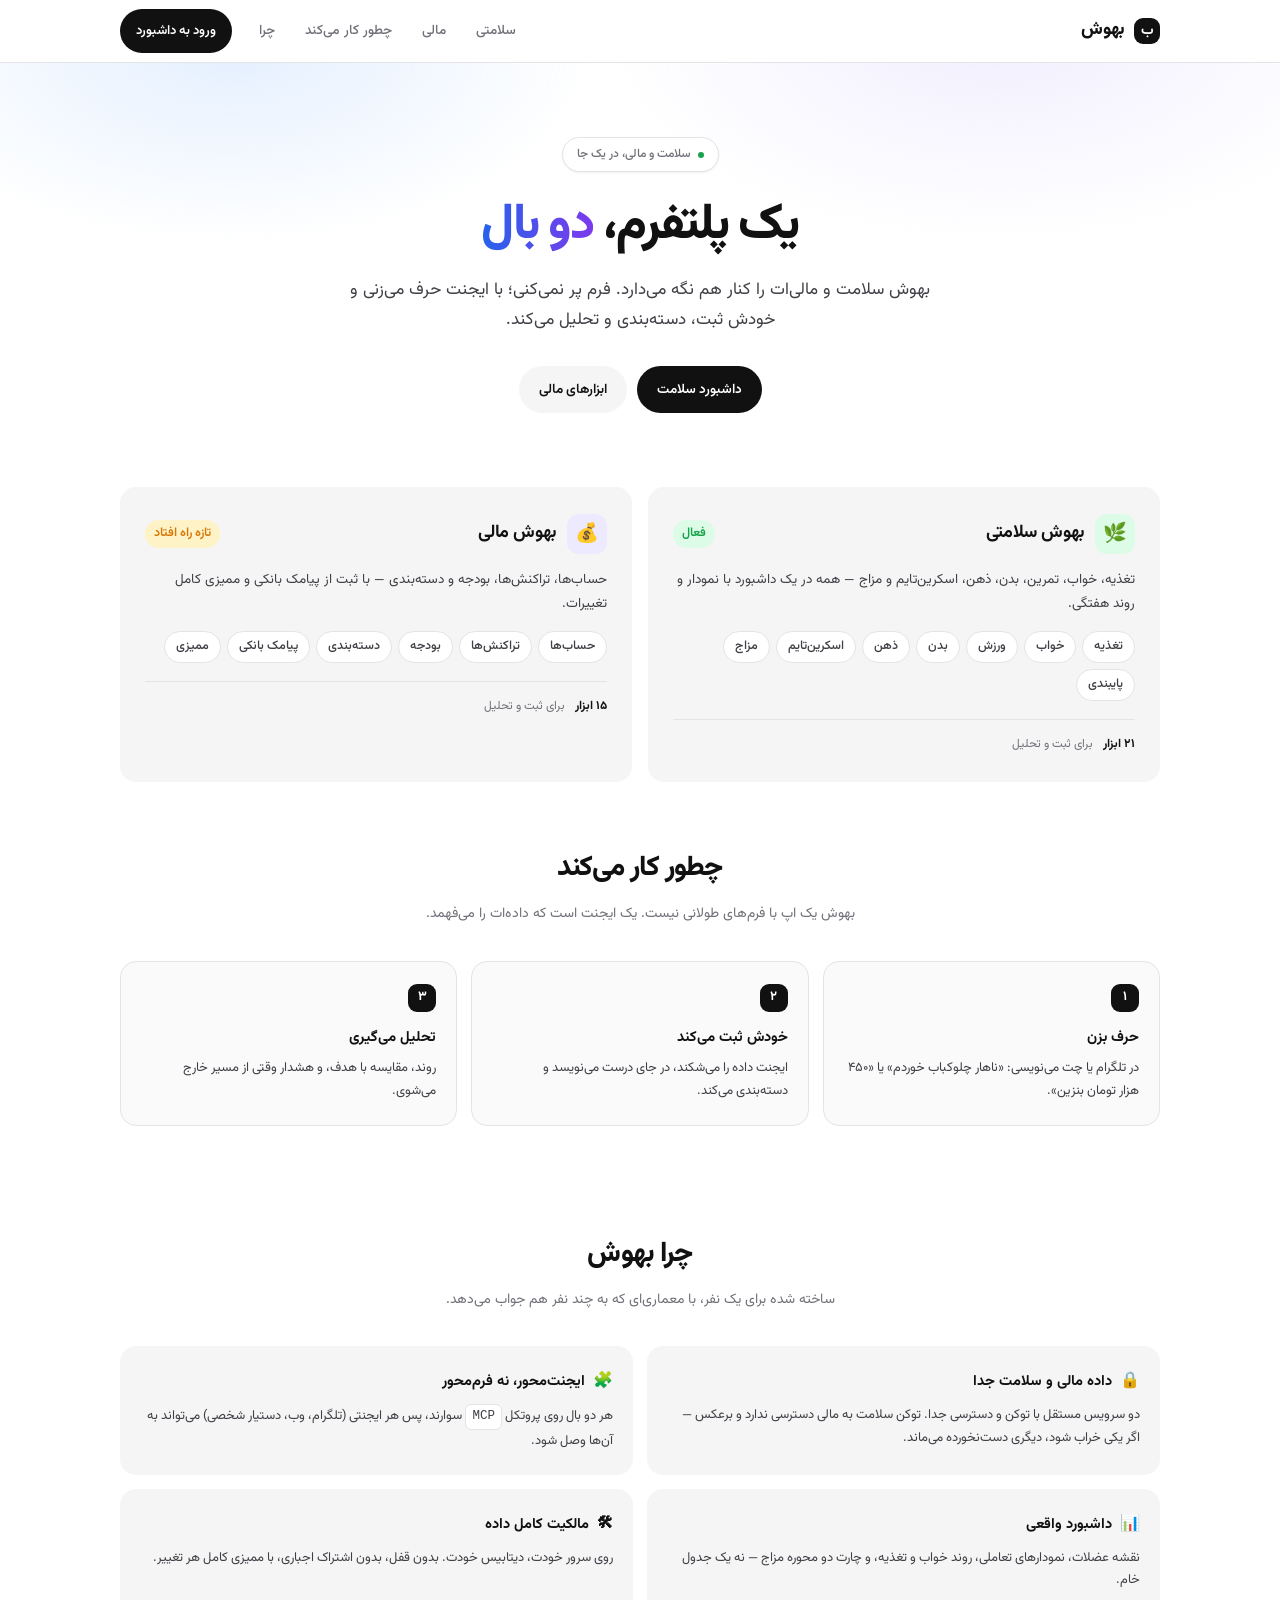
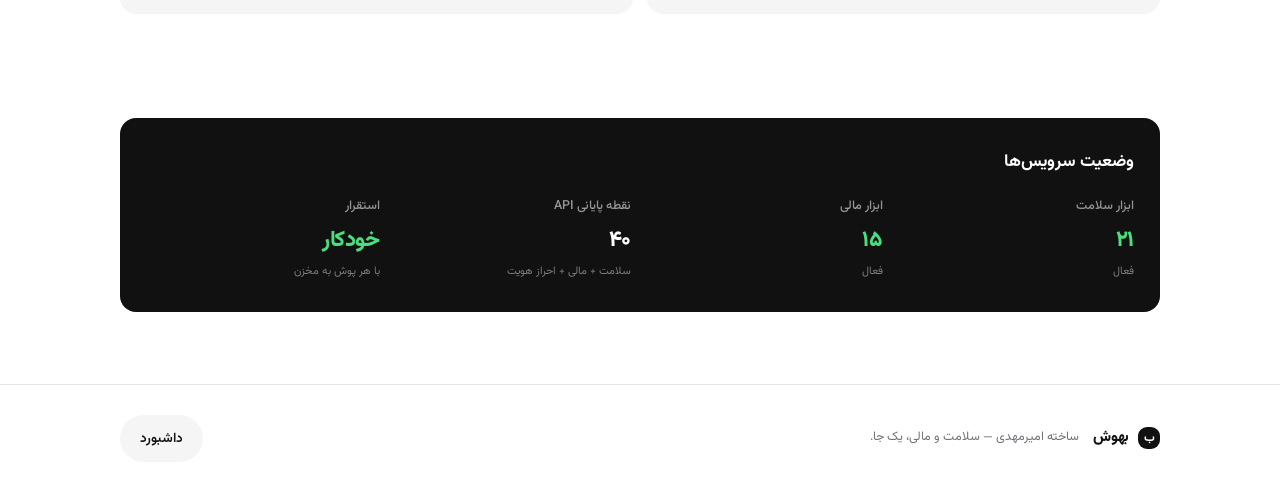
==== dashboard/index.html @ 0b6c4c52 "first" ====
<!DOCTYPE html>
<html lang="fa" dir="rtl">
<head>
<meta charset="utf-8">
<meta name="viewport" content="width=device-width,initial-scale=1">
<title>بهوش — یک پلتفرم، دو بال</title>
<link rel="icon" href="data:image/svg+xml,%3Csvg xmlns='http://www.w3.org/2000/svg' viewBox='0 0 32 32'%3E%3Crect width='32' height='32' rx='9' fill='%23111'/%3E%3Ctext x='16' y='22' font-size='17' font-family='sans-serif' font-weight='700' fill='%23fff' text-anchor='middle'%3E%D8%A8%3C/text%3E%3C/svg%3E">
<link href="https://fonts.googleapis.com/css2?family=Vazirmatn:wght@400;500;600;700;800&display=swap" rel="stylesheet">
<style>
:root{
  --canvas:#ffffff; --soft:#fafafa; --card:#f5f5f5; --strong:#e8e8e8;
  --ink:#111111; --body:#3f3f46; --muted:#71717a; --hair:#e4e4e7;
  --ok:#16a34a; --ok-soft:#dcfce7; --warn:#d97706; --warn-soft:#fef3c7;
  --blue:#2563eb; --blue-soft:#dbeafe; --violet:#7c3aed; --violet-soft:#ede9fe;
  --r:16px; --r-sm:10px;
  --sh:0 1px 2px rgba(0,0,0,.04),0 1px 3px rgba(0,0,0,.03);
}
*{box-sizing:border-box;margin:0;padding:0}
body{
  font-family:Vazirmatn,system-ui,sans-serif;background:var(--canvas);color:var(--ink);
  -webkit-font-smoothing:antialiased;line-height:1.75;
}
.wrap{max-width:1080px;margin:0 auto;padding:0 20px}

/* ---------- هدر ---------- */
header.top{
  position:sticky;top:0;z-index:50;background:rgba(255,255,255,.86);
  backdrop-filter:blur(12px);border-bottom:1px solid var(--hair);
}
.top .wrap{display:flex;align-items:center;gap:14px;height:62px}
.logo{display:flex;align-items:center;gap:9px;font-weight:800;font-size:18px;letter-spacing:-.02em}
.logo .dot{
  width:26px;height:26px;border-radius:9px;background:var(--ink);color:#fff;
  display:grid;place-items:center;font-size:14px;font-weight:700;
}
.top nav{display:flex;gap:4px;margin-inline-start:auto}
.top nav a{
  color:var(--muted);text-decoration:none;font-size:13.5px;font-weight:500;
  padding:7px 13px;border-radius:999px;transition:.15s;
}
.top nav a:hover{color:var(--ink);background:var(--card)}
.btn{
  display:inline-flex;align-items:center;gap:7px;border:0;cursor:pointer;
  font-family:inherit;font-size:13.5px;font-weight:600;padding:12px 20px;min-height:44px;
  border-radius:999px;text-decoration:none;transition:.15s;
}
.btn.dark{background:var(--ink);color:#fff}
.btn.dark:hover{opacity:.86}
.btn.ghost{background:var(--card);color:var(--ink)}
.btn.ghost:hover{background:var(--strong)}
.top .btn{padding:10px 16px;font-size:13px;min-height:44px}

/* ---------- هیرو ---------- */
.hero{padding:74px 0 54px;text-align:center;position:relative;overflow:hidden}
.hero::before{
  content:'';position:absolute;inset:0;z-index:-1;
  background:
    radial-gradient(560px 300px at 78% -8%,var(--violet-soft),transparent 70%),
    radial-gradient(520px 280px at 18% -4%,var(--blue-soft),transparent 70%);
  opacity:.75;
}
.badge{
  display:inline-flex;align-items:center;gap:7px;background:#fff;border:1px solid var(--hair);
  border-radius:999px;padding:6px 14px;font-size:12px;color:var(--muted);font-weight:500;
  box-shadow:var(--sh);margin-bottom:22px;
}
.badge i{width:6px;height:6px;border-radius:50%;background:var(--ok);display:block}
h1{
  font-size:clamp(30px,5.2vw,50px);font-weight:800;letter-spacing:-.035em;
  line-height:1.28;margin-bottom:18px;
}
h1 em{font-style:normal;background:linear-gradient(90deg,var(--blue),var(--violet));
  -webkit-background-clip:text;background-clip:text;color:transparent}
.lede{
  font-size:clamp(14.5px,1.9vw,17px);color:var(--body);max-width:620px;
  margin:0 auto 30px;
}
.cta{display:flex;gap:10px;justify-content:center;flex-wrap:wrap}

/* ---------- دو بال ---------- */
.wings{display:grid;grid-template-columns:1fr 1fr;gap:16px;padding:20px 0 10px}
.wing{
  background:var(--card);border-radius:var(--r);padding:26px 24px;position:relative;
  overflow:hidden;border:1px solid transparent;transition:.2s;
}
.wing:hover{border-color:var(--hair);transform:translateY(-2px)}
.wing .top-row{display:flex;align-items:center;gap:11px;margin-bottom:14px}
.wing .ico{
  width:40px;height:40px;border-radius:12px;display:grid;place-items:center;
  font-size:19px;flex-shrink:0;
}
.wing.health .ico{background:var(--ok-soft)}
.wing.money .ico{background:var(--violet-soft)}
.wing h3{font-size:18px;font-weight:700;letter-spacing:-.02em}
.wing .tag{
  font-size:12.5px;font-weight:600;padding:3px 9px;border-radius:999px;
  margin-inline-start:auto;white-space:nowrap;
}
.tag.live{background:var(--ok-soft);color:var(--ok)}
.tag.new{background:var(--warn-soft);color:var(--warn)}
.wing p{font-size:13.5px;color:var(--body);margin-bottom:16px}
.chips{display:flex;flex-wrap:wrap;gap:6px;margin-bottom:18px}
.chip{
  background:#fff;border:1px solid var(--hair);border-radius:999px;
  padding:4px 11px;font-size:12.5px;color:var(--body);font-weight:500;
}
.wing .foot{
  display:flex;align-items:center;gap:10px;font-size:12px;color:var(--muted);
  border-top:1px solid var(--hair);padding-top:14px;
}
.wing .foot b{color:var(--ink);font-weight:700}

/* ---------- چطور کار می‌کند ---------- */
section{padding:52px 0}
.sec-head{text-align:center;margin-bottom:34px}
.sec-head h2{font-size:clamp(21px,3vw,28px);font-weight:800;letter-spacing:-.03em;margin-bottom:9px}
.sec-head p{color:var(--muted);font-size:14px;max-width:520px;margin:0 auto}
.steps{display:grid;grid-template-columns:repeat(3,1fr);gap:14px}
.step{background:var(--soft);border:1px solid var(--hair);border-radius:var(--r);padding:22px 20px}
.step .n{
  width:28px;height:28px;border-radius:9px;background:var(--ink);color:#fff;
  display:grid;place-items:center;font-size:13px;font-weight:700;margin-bottom:13px;
}
.step b{display:block;font-size:14.5px;font-weight:700;margin-bottom:7px}
.step p{font-size:13px;color:var(--body)}

/* ---------- چرا ---------- */
.why{display:grid;grid-template-columns:repeat(2,1fr);gap:14px}
.card-w{
  background:var(--card);border-radius:var(--r);padding:22px 20px;
}
.card-w b{display:flex;align-items:center;gap:8px;font-size:14.5px;font-weight:700;margin-bottom:8px}
.card-w b span{font-size:16px}
.card-w p{font-size:13px;color:var(--body)}
.card-w code{
  background:#fff;border:1px solid var(--hair);border-radius:6px;
  padding:1px 6px;font-size:12.5px;font-family:ui-monospace,monospace;direction:ltr;
  display:inline-block;
}

/* ---------- وضعیت ---------- */
.status{background:var(--ink);border-radius:var(--r);padding:30px 26px;color:#fff}
.status h3{font-size:17px;font-weight:700;margin-bottom:18px}
.status-grid{display:grid;grid-template-columns:repeat(4,1fr);gap:18px}
.st .k{font-size:12.5px;color:rgba(255,255,255,.55);font-weight:500;margin-bottom:4px}
.st .v{font-size:22px;font-weight:800;letter-spacing:-.02em}
.st .s{font-size:11px;color:rgba(255,255,255,.45);margin-top:2px}
.st .v.ok{color:#4ade80}

/* ---------- فوتر ---------- */
footer{border-top:1px solid var(--hair);padding:30px 0;margin-top:20px}
footer .wrap{display:flex;align-items:center;gap:14px;flex-wrap:wrap}
footer p{font-size:12.5px;color:var(--muted)}
footer .sp{margin-inline-start:auto;display:flex;gap:8px}

@media(max-width:820px){
  .wings,.why,.steps{grid-template-columns:1fr}
  .status-grid{grid-template-columns:1fr 1fr}
  .top nav{display:none}
  .hero{padding:52px 0 34px}
}
</style>
</head>
<body>

<header class="top">
  <div class="wrap">
    <div class="logo"><span class="dot">ب</span> بهوش</div>
    <nav data-shell-hide>
      <a href="#health">سلامتی</a>
      <a href="#money">مالی</a>
      <a href="#how">چطور کار می‌کند</a>
      <a href="#why">چرا</a>
    </nav>
    <a class="btn dark" data-shell-hide href="/dashboard.html">ورود به داشبورد</a>
  </div>
</header>

<div class="hero">
  <div class="wrap">
    <div class="badge"><i></i> سلامت و مالی، در یک جا</div>
    <h1>یک پلتفرم، <em>دو بال</em></h1>
    <p class="lede">
      بهوش سلامت و مالی‌ات را کنار هم نگه می‌دارد. فرم پر نمی‌کنی؛
      با ایجنت حرف می‌زنی و خودش ثبت، دسته‌بندی و تحلیل می‌کند.
    </p>
    <div class="cta">
      <a class="btn dark" href="/dashboard.html">داشبورد سلامت</a>
      <a class="btn ghost" href="#money">ابزارهای مالی</a>
    </div>
  </div>
</div>

<div class="wrap">
  <div class="wings">

    <div class="wing health" id="health">
      <div class="top-row">
        <div class="ico">🌿</div>
        <h3>بهوش سلامتی</h3>
        <span class="tag live">فعال</span>
      </div>
      <p>
        تغذیه، خواب، تمرین، بدن، ذهن، اسکرین‌تایم و مزاج — همه در یک داشبورد
        با نمودار و روند هفتگی.
      </p>
      <div class="chips">
        <span class="chip">تغذیه</span>
        <span class="chip">خواب</span>
        <span class="chip">ورزش</span>
        <span class="chip">بدن</span>
        <span class="chip">ذهن</span>
        <span class="chip">اسکرین‌تایم</span>
        <span class="chip">مزاج</span>
        <span class="chip">پایبندی</span>
      </div>
      <div class="foot"><b>۲۱ ابزار</b> برای ثبت و تحلیل</div>
    </div>

    <div class="wing money" id="money">
      <div class="top-row">
        <div class="ico">💰</div>
        <h3>بهوش مالی</h3>
        <span class="tag new">تازه راه افتاد</span>
      </div>
      <p>
        حساب‌ها، تراکنش‌ها، بودجه و دسته‌بندی — با ثبت از پیامک بانکی
        و ممیزی کامل تغییرات.
      </p>
      <div class="chips">
        <span class="chip">حساب‌ها</span>
        <span class="chip">تراکنش‌ها</span>
        <span class="chip">بودجه</span>
        <span class="chip">دسته‌بندی</span>
        <span class="chip">پیامک بانکی</span>
        <span class="chip">ممیزی</span>
      </div>
      <div class="foot"><b>۱۵ ابزار</b> برای ثبت و تحلیل</div>
    </div>

  </div>
</div>

<section id="how">
  <div class="wrap">
    <div class="sec-head">
      <h2>چطور کار می‌کند</h2>
      <p>بهوش یک اپ با فرم‌های طولانی نیست. یک ایجنت است که داده‌ات را می‌فهمد.</p>
    </div>
    <div class="steps">
      <div class="step">
        <div class="n">۱</div>
        <b>حرف بزن</b>
        <p>در تلگرام یا چت می‌نویسی: «ناهار چلوکباب خوردم» یا «۴۵۰ هزار تومان بنزین».</p>
      </div>
      <div class="step">
        <div class="n">۲</div>
        <b>خودش ثبت می‌کند</b>
        <p>ایجنت داده را می‌شکند، در جای درست می‌نویسد و دسته‌بندی می‌کند.</p>
      </div>
      <div class="step">
        <div class="n">۳</div>
        <b>تحلیل می‌گیری</b>
        <p>روند، مقایسه با هدف، و هشدار وقتی از مسیر خارج می‌شوی.</p>
      </div>
    </div>
  </div>
</section>

<section id="why">
  <div class="wrap">
    <div class="sec-head">
      <h2>چرا بهوش</h2>
      <p>ساخته شده برای یک نفر، با معماری‌ای که به چند نفر هم جواب می‌دهد.</p>
    </div>
    <div class="why">
      <div class="card-w">
        <b><span>🔒</span> داده مالی و سلامت جدا</b>
        <p>
          دو سرویس مستقل با توکن و دسترسی جدا. توکن سلامت به مالی دسترسی ندارد
          و برعکس — اگر یکی خراب شود، دیگری دست‌نخورده می‌ماند.
        </p>
      </div>
      <div class="card-w">
        <b><span>🧩</span> ایجنت‌محور، نه فرم‌محور</b>
        <p>
          هر دو بال روی پروتکل <code>MCP</code> سوارند، پس هر ایجنتی
          (تلگرام، وب، دستیار شخصی) می‌تواند به آن‌ها وصل شود.
        </p>
      </div>
      <div class="card-w">
        <b><span>📊</span> داشبورد واقعی</b>
        <p>
          نقشه عضلات، نمودارهای تعاملی، روند خواب و تغذیه، و چارت دو محوره مزاج —
          نه یک جدول خام.
        </p>
      </div>
      <div class="card-w">
        <b><span>🛠</span> مالکیت کامل داده</b>
        <p>
          روی سرور خودت، دیتابیس خودت. بدون قفل، بدون اشتراک اجباری،
          با ممیزی کامل هر تغییر.
        </p>
      </div>
    </div>
  </div>
</section>

<section>
  <div class="wrap">
    <div class="status">
      <h3>وضعیت سرویس‌ها</h3>
      <div class="status-grid">
        <div class="st">
          <div class="k">ابزار سلامت</div>
          <div class="v ok">۲۱</div>
          <div class="s">فعال</div>
        </div>
        <div class="st">
          <div class="k">ابزار مالی</div>
          <div class="v ok">۱۵</div>
          <div class="s">فعال</div>
        </div>
        <div class="st">
          <div class="k">نقطه پایانی API</div>
          <div class="v">۴۰</div>
          <div class="s">سلامت + مالی + احراز هویت</div>
        </div>
        <div class="st">
          <div class="k">استقرار</div>
          <div class="v ok">خودکار</div>
          <div class="s">با هر پوش به مخزن</div>
        </div>
      </div>
    </div>
  </div>
</section>

<footer>
  <div class="wrap">
    <div class="logo" style="font-size:15px"><span class="dot" style="width:22px;height:22px;font-size:12px">ب</span> بهوش</div>
    <p>ساخته امیرمهدی — سلامت و مالی، یک جا.</p>
    <div class="sp">
      <a class="btn ghost" href="/dashboard.html">داشبورد</a>
    </div>
  </div>
</footer>

<script src="shell.js" defer></script>
</body>
</html>
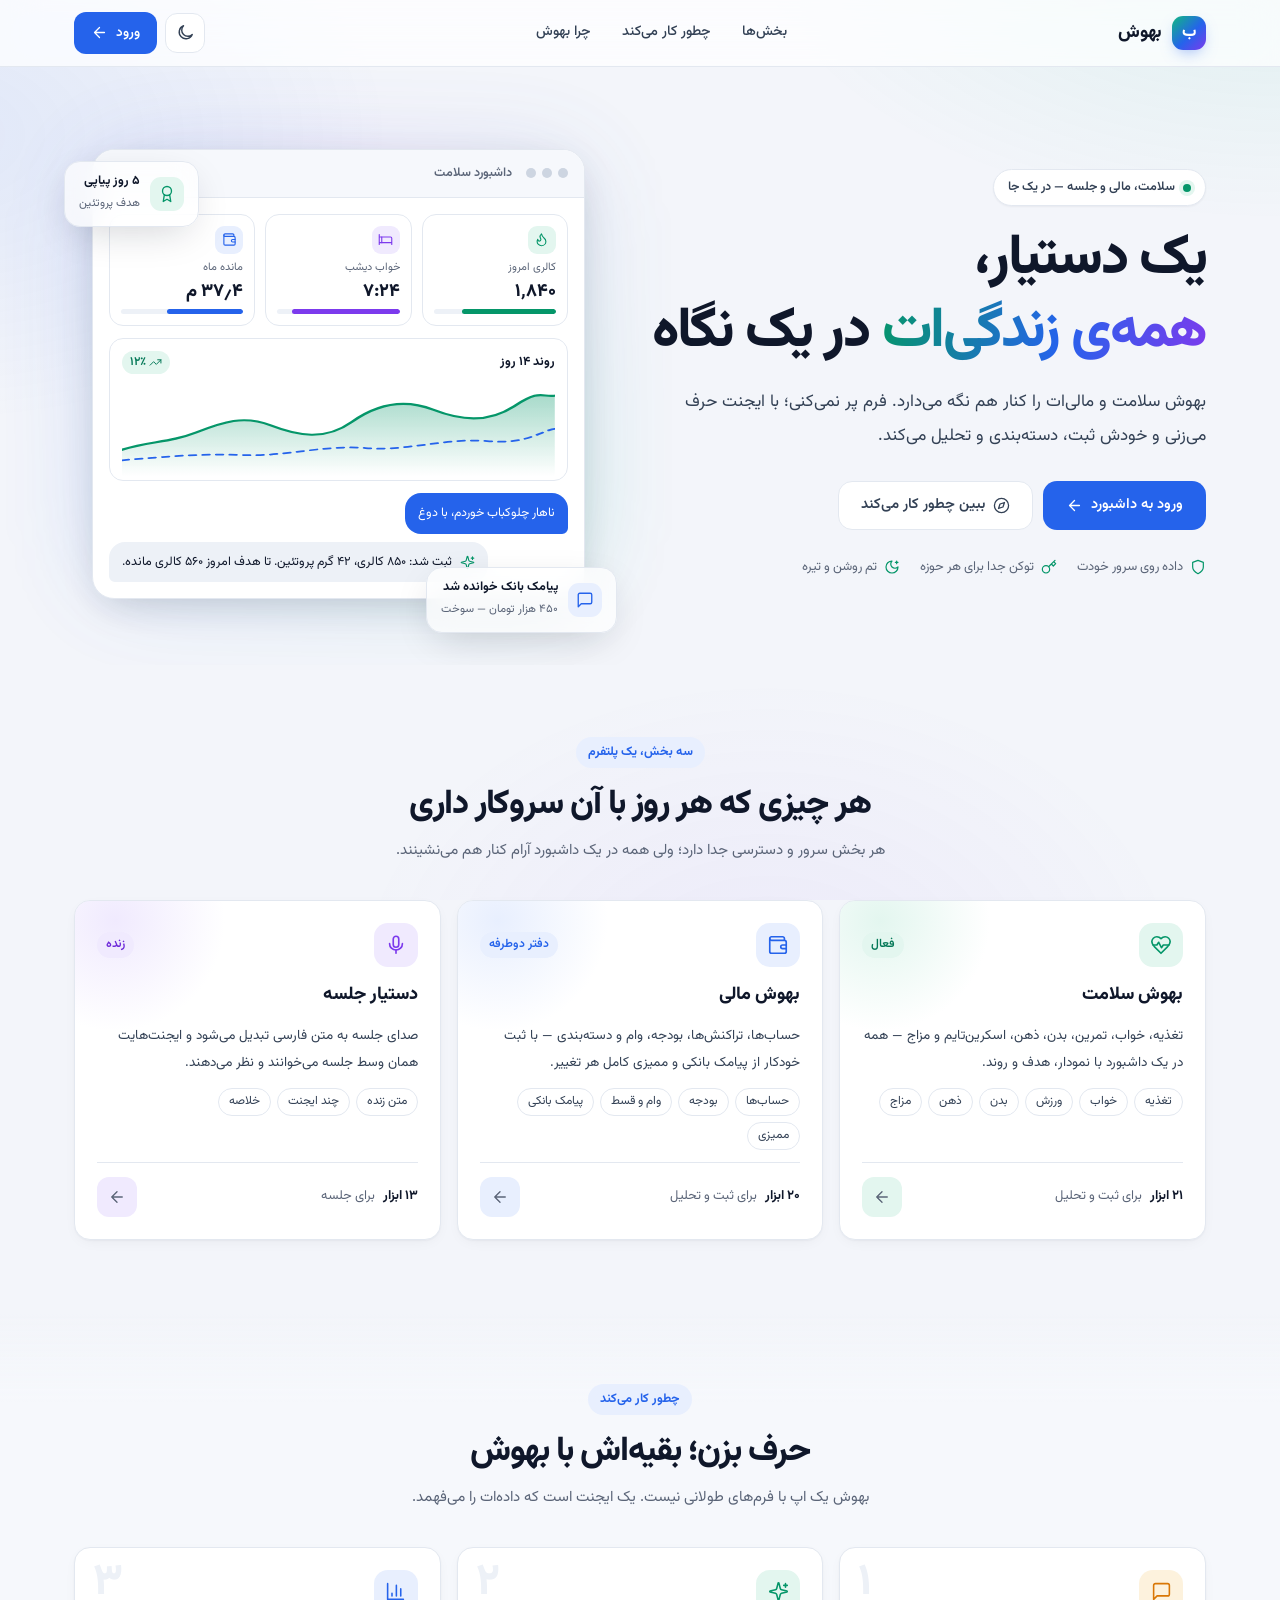
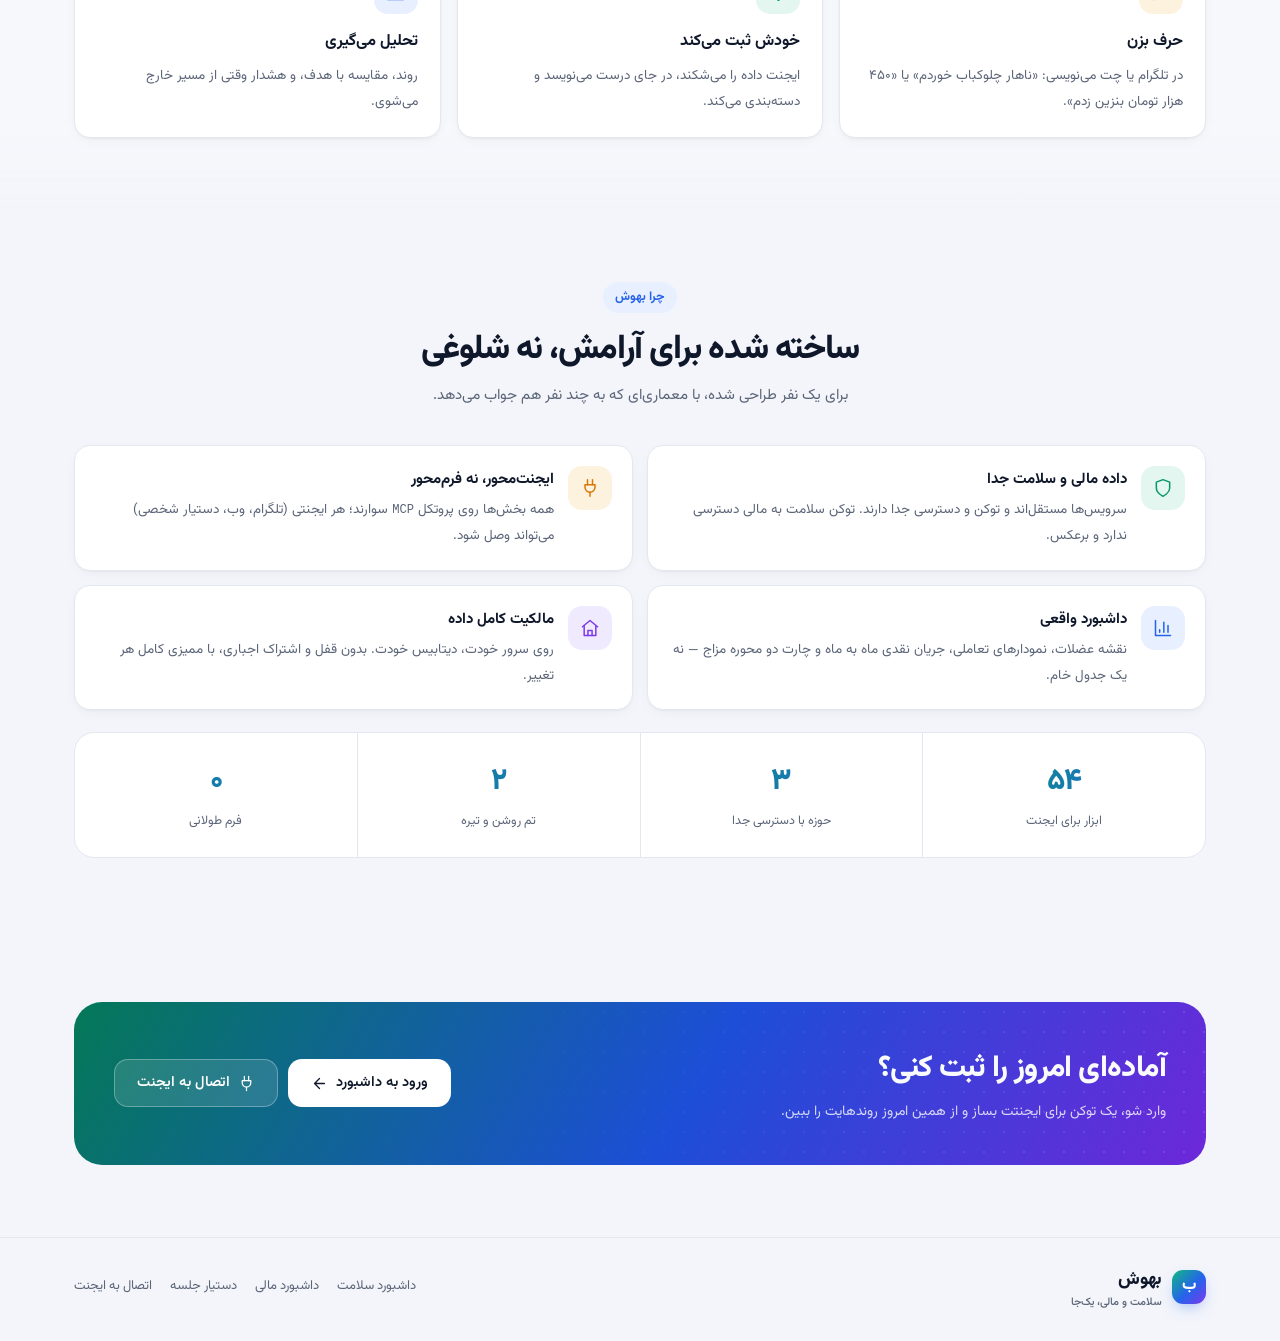
==== commit ff84f07b: "Redesign the web UI with light/dark themes and data-driven dashboards Design system (based on UI UX " ====
--- a/dashboard/index.html
+++ b/dashboard/index.html
@@ -1,351 +1,188 @@
 <!DOCTYPE html>
 <html lang="fa" dir="rtl">
 <head>
+<script src="js/theme.js"></script>
 <meta charset="utf-8">
-<meta name="viewport" content="width=device-width,initial-scale=1">
-<title>بهوش — یک پلتفرم، دو بال</title>
-<link rel="icon" href="data:image/svg+xml,%3Csvg xmlns='http://www.w3.org/2000/svg' viewBox='0 0 32 32'%3E%3Crect width='32' height='32' rx='9' fill='%23111'/%3E%3Ctext x='16' y='22' font-size='17' font-family='sans-serif' font-weight='700' fill='%23fff' text-anchor='middle'%3E%D8%A8%3C/text%3E%3C/svg%3E">
+<meta name="viewport" content="width=device-width, initial-scale=1">
+<title>بهوش — دستیار شخصی سلامت و مالی</title>
+<meta name="description" content="بهوش سلامت، مالی و جلسه‌هایت را کنار هم نگه می‌دارد. با ایجنت حرف می‌زنی و خودش ثبت، دسته‌بندی و تحلیل می‌کند.">
+<link rel="icon" href="data:image/svg+xml,%3Csvg xmlns='http://www.w3.org/2000/svg' viewBox='0 0 32 32'%3E%3Cdefs%3E%3ClinearGradient id='g' x1='0' y1='0' x2='1' y2='1'%3E%3Cstop offset='0' stop-color='%2310B981'/%3E%3Cstop offset='.55' stop-color='%232563EB'/%3E%3Cstop offset='1' stop-color='%237C3AED'/%3E%3C/linearGradient%3E%3C/defs%3E%3Crect width='32' height='32' rx='9' fill='url(%23g)'/%3E%3Ctext x='16' y='22' font-size='17' font-family='sans-serif' font-weight='700' fill='%23fff' text-anchor='middle'%3E%D8%A8%3C/text%3E%3C/svg%3E">
 <link href="https://fonts.googleapis.com/css2?family=Vazirmatn:wght@400;500;600;700;800&display=swap" rel="stylesheet">
-<style>
-:root{
-  --canvas:#ffffff; --soft:#fafafa; --card:#f5f5f5; --strong:#e8e8e8;
-  --ink:#111111; --body:#3f3f46; --muted:#71717a; --hair:#e4e4e7;
-  --ok:#16a34a; --ok-soft:#dcfce7; --warn:#d97706; --warn-soft:#fef3c7;
-  --blue:#2563eb; --blue-soft:#dbeafe; --violet:#7c3aed; --violet-soft:#ede9fe;
-  --r:16px; --r-sm:10px;
-  --sh:0 1px 2px rgba(0,0,0,.04),0 1px 3px rgba(0,0,0,.03);
-}
-*{box-sizing:border-box;margin:0;padding:0}
-body{
-  font-family:Vazirmatn,system-ui,sans-serif;background:var(--canvas);color:var(--ink);
-  -webkit-font-smoothing:antialiased;line-height:1.75;
-}
-.wrap{max-width:1080px;margin:0 auto;padding:0 20px}
-
-/* ---------- هدر ---------- */
-header.top{
-  position:sticky;top:0;z-index:50;background:rgba(255,255,255,.86);
-  backdrop-filter:blur(12px);border-bottom:1px solid var(--hair);
-}
-.top .wrap{display:flex;align-items:center;gap:14px;height:62px}
-.logo{display:flex;align-items:center;gap:9px;font-weight:800;font-size:18px;letter-spacing:-.02em}
-.logo .dot{
-  width:26px;height:26px;border-radius:9px;background:var(--ink);color:#fff;
-  display:grid;place-items:center;font-size:14px;font-weight:700;
-}
-.top nav{display:flex;gap:4px;margin-inline-start:auto}
-.top nav a{
-  color:var(--muted);text-decoration:none;font-size:13.5px;font-weight:500;
-  padding:7px 13px;border-radius:999px;transition:.15s;
-}
-.top nav a:hover{color:var(--ink);background:var(--card)}
-.btn{
-  display:inline-flex;align-items:center;gap:7px;border:0;cursor:pointer;
-  font-family:inherit;font-size:13.5px;font-weight:600;padding:12px 20px;min-height:44px;
-  border-radius:999px;text-decoration:none;transition:.15s;
-}
-.btn.dark{background:var(--ink);color:#fff}
-.btn.dark:hover{opacity:.86}
-.btn.ghost{background:var(--card);color:var(--ink)}
-.btn.ghost:hover{background:var(--strong)}
-.top .btn{padding:10px 16px;font-size:13px;min-height:44px}
-
-/* ---------- هیرو ---------- */
-.hero{padding:74px 0 54px;text-align:center;position:relative;overflow:hidden}
-.hero::before{
-  content:'';position:absolute;inset:0;z-index:-1;
-  background:
-    radial-gradient(560px 300px at 78% -8%,var(--violet-soft),transparent 70%),
-    radial-gradient(520px 280px at 18% -4%,var(--blue-soft),transparent 70%);
-  opacity:.75;
-}
-.badge{
-  display:inline-flex;align-items:center;gap:7px;background:#fff;border:1px solid var(--hair);
-  border-radius:999px;padding:6px 14px;font-size:12px;color:var(--muted);font-weight:500;
-  box-shadow:var(--sh);margin-bottom:22px;
-}
-.badge i{width:6px;height:6px;border-radius:50%;background:var(--ok);display:block}
-h1{
-  font-size:clamp(30px,5.2vw,50px);font-weight:800;letter-spacing:-.035em;
-  line-height:1.28;margin-bottom:18px;
-}
-h1 em{font-style:normal;background:linear-gradient(90deg,var(--blue),var(--violet));
-  -webkit-background-clip:text;background-clip:text;color:transparent}
-.lede{
-  font-size:clamp(14.5px,1.9vw,17px);color:var(--body);max-width:620px;
-  margin:0 auto 30px;
-}
-.cta{display:flex;gap:10px;justify-content:center;flex-wrap:wrap}
-
-/* ---------- دو بال ---------- */
-.wings{display:grid;grid-template-columns:1fr 1fr;gap:16px;padding:20px 0 10px}
-.wing{
-  background:var(--card);border-radius:var(--r);padding:26px 24px;position:relative;
-  overflow:hidden;border:1px solid transparent;transition:.2s;
-}
-.wing:hover{border-color:var(--hair);transform:translateY(-2px)}
-.wing .top-row{display:flex;align-items:center;gap:11px;margin-bottom:14px}
-.wing .ico{
-  width:40px;height:40px;border-radius:12px;display:grid;place-items:center;
-  font-size:19px;flex-shrink:0;
-}
-.wing.health .ico{background:var(--ok-soft)}
-.wing.money .ico{background:var(--violet-soft)}
-.wing h3{font-size:18px;font-weight:700;letter-spacing:-.02em}
-.wing .tag{
-  font-size:12.5px;font-weight:600;padding:3px 9px;border-radius:999px;
-  margin-inline-start:auto;white-space:nowrap;
-}
-.tag.live{background:var(--ok-soft);color:var(--ok)}
-.tag.new{background:var(--warn-soft);color:var(--warn)}
-.wing p{font-size:13.5px;color:var(--body);margin-bottom:16px}
-.chips{display:flex;flex-wrap:wrap;gap:6px;margin-bottom:18px}
-.chip{
-  background:#fff;border:1px solid var(--hair);border-radius:999px;
-  padding:4px 11px;font-size:12.5px;color:var(--body);font-weight:500;
-}
-.wing .foot{
-  display:flex;align-items:center;gap:10px;font-size:12px;color:var(--muted);
-  border-top:1px solid var(--hair);padding-top:14px;
-}
-.wing .foot b{color:var(--ink);font-weight:700}
-
-/* ---------- چطور کار می‌کند ---------- */
-section{padding:52px 0}
-.sec-head{text-align:center;margin-bottom:34px}
-.sec-head h2{font-size:clamp(21px,3vw,28px);font-weight:800;letter-spacing:-.03em;margin-bottom:9px}
-.sec-head p{color:var(--muted);font-size:14px;max-width:520px;margin:0 auto}
-.steps{display:grid;grid-template-columns:repeat(3,1fr);gap:14px}
-.step{background:var(--soft);border:1px solid var(--hair);border-radius:var(--r);padding:22px 20px}
-.step .n{
-  width:28px;height:28px;border-radius:9px;background:var(--ink);color:#fff;
-  display:grid;place-items:center;font-size:13px;font-weight:700;margin-bottom:13px;
-}
-.step b{display:block;font-size:14.5px;font-weight:700;margin-bottom:7px}
-.step p{font-size:13px;color:var(--body)}
-
-/* ---------- چرا ---------- */
-.why{display:grid;grid-template-columns:repeat(2,1fr);gap:14px}
-.card-w{
-  background:var(--card);border-radius:var(--r);padding:22px 20px;
-}
-.card-w b{display:flex;align-items:center;gap:8px;font-size:14.5px;font-weight:700;margin-bottom:8px}
-.card-w b span{font-size:16px}
-.card-w p{font-size:13px;color:var(--body)}
-.card-w code{
-  background:#fff;border:1px solid var(--hair);border-radius:6px;
-  padding:1px 6px;font-size:12.5px;font-family:ui-monospace,monospace;direction:ltr;
-  display:inline-block;
-}
-
-/* ---------- وضعیت ---------- */
-.status{background:var(--ink);border-radius:var(--r);padding:30px 26px;color:#fff}
-.status h3{font-size:17px;font-weight:700;margin-bottom:18px}
-.status-grid{display:grid;grid-template-columns:repeat(4,1fr);gap:18px}
-.st .k{font-size:12.5px;color:rgba(255,255,255,.55);font-weight:500;margin-bottom:4px}
-.st .v{font-size:22px;font-weight:800;letter-spacing:-.02em}
-.st .s{font-size:11px;color:rgba(255,255,255,.45);margin-top:2px}
-.st .v.ok{color:#4ade80}
-
-/* ---------- فوتر ---------- */
-footer{border-top:1px solid var(--hair);padding:30px 0;margin-top:20px}
-footer .wrap{display:flex;align-items:center;gap:14px;flex-wrap:wrap}
-footer p{font-size:12.5px;color:var(--muted)}
-footer .sp{margin-inline-start:auto;display:flex;gap:8px}
-
-@media(max-width:820px){
-  .wings,.why,.steps{grid-template-columns:1fr}
-  .status-grid{grid-template-columns:1fr 1fr}
-  .top nav{display:none}
-  .hero{padding:52px 0 34px}
-}
-</style>
+<link rel="stylesheet" href="css/theme.css">
+<link rel="stylesheet" href="css/index.css">
 </head>
 <body>
+<a class="skip" href="#main">رفتن به محتوا</a>
 
-<header class="top">
-  <div class="wrap">
-    <div class="logo"><span class="dot">ب</span> بهوش</div>
-    <nav data-shell-hide>
-      <a href="#health">سلامتی</a>
-      <a href="#money">مالی</a>
+<header class="lp-top">
+  <div class="lp-wrap lp-bar">
+    <a class="brand" href="index.html"><span class="brand-mark">ب</span><span>بهوش</span></a>
+    <nav class="lp-nav" aria-label="بخش‌های صفحه">
+      <a href="#modules">بخش‌ها</a>
       <a href="#how">چطور کار می‌کند</a>
-      <a href="#why">چرا</a>
+      <a href="#why">چرا بهوش</a>
     </nav>
-    <a class="btn dark" data-shell-hide href="/dashboard.html">ورود به داشبورد</a>
+    <div class="lp-actions">
+      <button class="icon-btn" type="button" data-theme-toggle></button>
+      <a class="btn btn-primary" data-cta href="login.html"><span data-cta-label>ورود</span><span data-icon="arrowLeft"></span></a>
+    </div>
   </div>
 </header>
 
-<div class="hero">
-  <div class="wrap">
-    <div class="badge"><i></i> سلامت و مالی، در یک جا</div>
-    <h1>یک پلتفرم، <em>دو بال</em></h1>
-    <p class="lede">
-      بهوش سلامت و مالی‌ات را کنار هم نگه می‌دارد. فرم پر نمی‌کنی؛
-      با ایجنت حرف می‌زنی و خودش ثبت، دسته‌بندی و تحلیل می‌کند.
-    </p>
-    <div class="cta">
-      <a class="btn dark" href="/dashboard.html">داشبورد سلامت</a>
-      <a class="btn ghost" href="#money">ابزارهای مالی</a>
-    </div>
-  </div>
-</div>
+<main id="main">
+  <section class="hero">
+    <div class="lp-wrap hero-grid">
+      <div class="hero-copy reveal-up">
+        <span class="hero-badge"><i></i>سلامت، مالی و جلسه — در یک جا</span>
+        <h1>یک دستیار،<br><em>همه‌ی زندگی‌ات</em> در یک نگاه</h1>
+        <p class="lede">بهوش سلامت و مالی‌ات را کنار هم نگه می‌دارد. فرم پر نمی‌کنی؛ با ایجنت حرف می‌زنی و خودش ثبت، دسته‌بندی و تحلیل می‌کند.</p>
+        <div class="hero-cta">
+          <a class="btn btn-primary btn-lg" data-cta href="login.html"><span data-cta-label>ورود به داشبورد</span><span data-icon="arrowLeft"></span></a>
+          <a class="btn btn-ghost btn-lg" href="#how"><span data-icon="compass"></span>ببین چطور کار می‌کند</a>
+        </div>
+        <ul class="hero-trust">
+          <li><span data-icon="shield"></span>داده روی سرور خودت</li>
+          <li><span data-icon="key"></span>توکن جدا برای هر حوزه</li>
+          <li><span data-icon="moonstar"></span>تم روشن و تیره</li>
+        </ul>
+      </div>
 
-<div class="wrap">
-  <div class="wings">
-
-    <div class="wing health" id="health">
-      <div class="top-row">
-        <div class="ico">🌿</div>
-        <h3>بهوش سلامتی</h3>
-        <span class="tag live">فعال</span>
-      </div>
-      <p>
-        تغذیه، خواب، تمرین، بدن، ذهن، اسکرین‌تایم و مزاج — همه در یک داشبورد
-        با نمودار و روند هفتگی.
-      </p>
-      <div class="chips">
-        <span class="chip">تغذیه</span>
-        <span class="chip">خواب</span>
-        <span class="chip">ورزش</span>
-        <span class="chip">بدن</span>
-        <span class="chip">ذهن</span>
-        <span class="chip">اسکرین‌تایم</span>
-        <span class="chip">مزاج</span>
-        <span class="chip">پایبندی</span>
-      </div>
-      <div class="foot"><b>۲۱ ابزار</b> برای ثبت و تحلیل</div>
-    </div>
-
-    <div class="wing money" id="money">
-      <div class="top-row">
-        <div class="ico">💰</div>
-        <h3>بهوش مالی</h3>
-        <span class="tag new">تازه راه افتاد</span>
-      </div>
-      <p>
-        حساب‌ها، تراکنش‌ها، بودجه و دسته‌بندی — با ثبت از پیامک بانکی
-        و ممیزی کامل تغییرات.
-      </p>
-      <div class="chips">
-        <span class="chip">حساب‌ها</span>
-        <span class="chip">تراکنش‌ها</span>
-        <span class="chip">بودجه</span>
-        <span class="chip">دسته‌بندی</span>
-        <span class="chip">پیامک بانکی</span>
-        <span class="chip">ممیزی</span>
-      </div>
-      <div class="foot"><b>۱۵ ابزار</b> برای ثبت و تحلیل</div>
-    </div>
-
-  </div>
-</div>
-
-<section id="how">
-  <div class="wrap">
-    <div class="sec-head">
-      <h2>چطور کار می‌کند</h2>
-      <p>بهوش یک اپ با فرم‌های طولانی نیست. یک ایجنت است که داده‌ات را می‌فهمد.</p>
-    </div>
-    <div class="steps">
-      <div class="step">
-        <div class="n">۱</div>
-        <b>حرف بزن</b>
-        <p>در تلگرام یا چت می‌نویسی: «ناهار چلوکباب خوردم» یا «۴۵۰ هزار تومان بنزین».</p>
-      </div>
-      <div class="step">
-        <div class="n">۲</div>
-        <b>خودش ثبت می‌کند</b>
-        <p>ایجنت داده را می‌شکند، در جای درست می‌نویسد و دسته‌بندی می‌کند.</p>
-      </div>
-      <div class="step">
-        <div class="n">۳</div>
-        <b>تحلیل می‌گیری</b>
-        <p>روند، مقایسه با هدف، و هشدار وقتی از مسیر خارج می‌شوی.</p>
+      <div class="hero-visual reveal-up" aria-hidden="true">
+        <div class="mock">
+          <div class="mock-bar"><span></span><span></span><span></span><b>داشبورد سلامت</b></div>
+          <div class="mock-body">
+            <div class="mock-kpis">
+              <div class="mk t-health"><span class="mk-ic" data-icon="flame"></span><small>کالری امروز</small><b>۱٬۸۴۰</b>
+                <div class="progress"><i style="width:77%"></i></div></div>
+              <div class="mk t-info"><span class="mk-ic" data-icon="bed"></span><small>خواب دیشب</small><b>۷:۲۴</b>
+                <div class="progress"><i style="width:88%"></i></div></div>
+              <div class="mk t-finance"><span class="mk-ic" data-icon="wallet"></span><small>مانده ماه</small><b>۳۷٫۴ م</b>
+                <div class="progress"><i style="width:62%"></i></div></div>
+            </div>
+            <div class="mock-chart">
+              <div class="mc-head"><b>روند ۱۴ روز</b><span class="delta up"><span data-icon="trend-up"></span>۱۲٪</span></div>
+              <svg viewBox="0 0 320 110" preserveAspectRatio="none">
+                <defs><linearGradient id="mg" x1="0" y1="0" x2="0" y2="1"><stop offset="0" stop-color="var(--c2)" stop-opacity=".35"/><stop offset="1" stop-color="var(--c2)" stop-opacity="0"/></linearGradient></defs>
+                <path d="M0,80 C20,70 35,72 55,60 S90,40 110,52 150,70 170,48 210,22 230,34 270,50 290,30 310,20 320,18 L320,110 L0,110Z" fill="url(#mg)"/>
+                <path d="M0,80 C20,70 35,72 55,60 S90,40 110,52 150,70 170,48 210,22 230,34 270,50 290,30 310,20 320,18" fill="none" stroke="var(--c2)" stroke-width="2.5" stroke-linecap="round"/>
+                <path d="M0,92 C30,88 60,84 90,86 S150,74 180,78 240,66 270,70 310,58 320,56" fill="none" stroke="var(--c1)" stroke-width="2" stroke-dasharray="5 5" stroke-linecap="round"/>
+              </svg>
+            </div>
+            <div class="mock-chat">
+              <div class="bubble me">ناهار چلوکباب خوردم، با دوغ</div>
+              <div class="bubble bot"><span data-icon="sparkles"></span><span>ثبت شد: ۸۵۰ کالری، ۴۲ گرم پروتئین. تا هدف امروز ۵۶۰ کالری مانده.</span></div>
+            </div>
+          </div>
+        </div>
+        <div class="float-card fc-1 t-finance"><span class="ico" data-icon="message"></span><div><b>پیامک بانک خوانده شد</b><small>۴۵۰ هزار تومان — سوخت</small></div></div>
+        <div class="float-card fc-2 t-health"><span class="ico" data-icon="award"></span><div><b>۵ روز پیاپی</b><small>هدف پروتئین</small></div></div>
       </div>
     </div>
-  </div>
-</section>
+  </section>
 
-<section id="why">
-  <div class="wrap">
-    <div class="sec-head">
-      <h2>چرا بهوش</h2>
-      <p>ساخته شده برای یک نفر، با معماری‌ای که به چند نفر هم جواب می‌دهد.</p>
-    </div>
-    <div class="why">
-      <div class="card-w">
-        <b><span>🔒</span> داده مالی و سلامت جدا</b>
-        <p>
-          دو سرویس مستقل با توکن و دسترسی جدا. توکن سلامت به مالی دسترسی ندارد
-          و برعکس — اگر یکی خراب شود، دیگری دست‌نخورده می‌ماند.
-        </p>
+  <section class="lp-sec" id="modules">
+    <div class="lp-wrap">
+      <div class="sec-head reveal-up">
+        <span class="kicker">سه بخش، یک پلتفرم</span>
+        <h2>هر چیزی که هر روز با آن سروکار داری</h2>
+        <p>هر بخش سرور و دسترسی جدا دارد؛ ولی همه در یک داشبورد آرام کنار هم می‌نشینند.</p>
       </div>
-      <div class="card-w">
-        <b><span>🧩</span> ایجنت‌محور، نه فرم‌محور</b>
-        <p>
-          هر دو بال روی پروتکل <code>MCP</code> سوارند، پس هر ایجنتی
-          (تلگرام، وب، دستیار شخصی) می‌تواند به آن‌ها وصل شود.
-        </p>
-      </div>
-      <div class="card-w">
-        <b><span>📊</span> داشبورد واقعی</b>
-        <p>
-          نقشه عضلات، نمودارهای تعاملی، روند خواب و تغذیه، و چارت دو محوره مزاج —
-          نه یک جدول خام.
-        </p>
-      </div>
-      <div class="card-w">
-        <b><span>🛠</span> مالکیت کامل داده</b>
-        <p>
-          روی سرور خودت، دیتابیس خودت. بدون قفل، بدون اشتراک اجباری،
-          با ممیزی کامل هر تغییر.
-        </p>
+      <div class="modules">
+        <article class="module card t-health reveal-up">
+          <div class="module-top"><span class="kpi-icon" data-icon="heart"></span><span class="badge ok">فعال</span></div>
+          <h3>بهوش سلامت</h3>
+          <p>تغذیه، خواب، تمرین، بدن، ذهن، اسکرین‌تایم و مزاج — همه در یک داشبورد با نمودار، هدف و روند.</p>
+          <div class="chips"><span class="chip">تغذیه</span><span class="chip">خواب</span><span class="chip">ورزش</span><span class="chip">بدن</span><span class="chip">ذهن</span><span class="chip">مزاج</span></div>
+          <div class="module-foot"><b>۲۱ ابزار</b><span>برای ثبت و تحلیل</span><a href="dashboard.html" aria-label="داشبورد سلامت"><span data-icon="arrowLeft"></span></a></div>
+        </article>
+        <article class="module card t-finance reveal-up">
+          <div class="module-top"><span class="kpi-icon" data-icon="wallet"></span><span class="badge primary">دفتر دوطرفه</span></div>
+          <h3>بهوش مالی</h3>
+          <p>حساب‌ها، تراکنش‌ها، بودجه، وام و دسته‌بندی — با ثبت خودکار از پیامک بانکی و ممیزی کامل هر تغییر.</p>
+          <div class="chips"><span class="chip">حساب‌ها</span><span class="chip">بودجه</span><span class="chip">وام و قسط</span><span class="chip">پیامک بانکی</span><span class="chip">ممیزی</span></div>
+          <div class="module-foot"><b>۲۰ ابزار</b><span>برای ثبت و تحلیل</span><a href="finance.html" aria-label="داشبورد مالی"><span data-icon="arrowLeft"></span></a></div>
+        </article>
+        <article class="module card t-meeting reveal-up">
+          <div class="module-top"><span class="kpi-icon" data-icon="mic"></span><span class="badge info">زنده</span></div>
+          <h3>دستیار جلسه</h3>
+          <p>صدای جلسه به متن فارسی تبدیل می‌شود و ایجنت‌هایت همان وسط جلسه می‌خوانند و نظر می‌دهند.</p>
+          <div class="chips"><span class="chip">متن زنده</span><span class="chip">چند ایجنت</span><span class="chip">خلاصه</span></div>
+          <div class="module-foot"><b>۱۳ ابزار</b><span>برای جلسه</span><a href="live.html" aria-label="دستیار جلسه"><span data-icon="arrowLeft"></span></a></div>
+        </article>
       </div>
     </div>
-  </div>
-</section>
+  </section>
 
-<section>
-  <div class="wrap">
-    <div class="status">
-      <h3>وضعیت سرویس‌ها</h3>
-      <div class="status-grid">
-        <div class="st">
-          <div class="k">ابزار سلامت</div>
-          <div class="v ok">۲۱</div>
-          <div class="s">فعال</div>
-        </div>
-        <div class="st">
-          <div class="k">ابزار مالی</div>
-          <div class="v ok">۱۵</div>
-          <div class="s">فعال</div>
-        </div>
-        <div class="st">
-          <div class="k">نقطه پایانی API</div>
-          <div class="v">۴۰</div>
-          <div class="s">سلامت + مالی + احراز هویت</div>
-        </div>
-        <div class="st">
-          <div class="k">استقرار</div>
-          <div class="v ok">خودکار</div>
-          <div class="s">با هر پوش به مخزن</div>
+  <section class="lp-sec alt" id="how">
+    <div class="lp-wrap">
+      <div class="sec-head reveal-up">
+        <span class="kicker">چطور کار می‌کند</span>
+        <h2>حرف بزن؛ بقیه‌اش با بهوش</h2>
+        <p>بهوش یک اپ با فرم‌های طولانی نیست. یک ایجنت است که داده‌ات را می‌فهمد.</p>
+      </div>
+      <ol class="steps">
+        <li class="step reveal-up"><span class="step-n">۱</span><span class="step-ic t-agent" data-icon="message"></span>
+          <b>حرف بزن</b><p>در تلگرام یا چت می‌نویسی: «ناهار چلوکباب خوردم» یا «۴۵۰ هزار تومان بنزین زدم».</p></li>
+        <li class="step reveal-up"><span class="step-n">۲</span><span class="step-ic t-health" data-icon="sparkles"></span>
+          <b>خودش ثبت می‌کند</b><p>ایجنت داده را می‌شکند، در جای درست می‌نویسد و دسته‌بندی می‌کند.</p></li>
+        <li class="step reveal-up"><span class="step-n">۳</span><span class="step-ic t-finance" data-icon="chart"></span>
+          <b>تحلیل می‌گیری</b><p>روند، مقایسه با هدف، و هشدار وقتی از مسیر خارج می‌شوی.</p></li>
+      </ol>
+    </div>
+  </section>
+
+  <section class="lp-sec" id="why">
+    <div class="lp-wrap">
+      <div class="sec-head reveal-up">
+        <span class="kicker">چرا بهوش</span>
+        <h2>ساخته شده برای آرامش، نه شلوغی</h2>
+        <p>برای یک نفر طراحی شده، با معماری‌ای که به چند نفر هم جواب می‌دهد.</p>
+      </div>
+      <div class="why">
+        <div class="why-card card t-ok reveal-up"><span class="ico" data-icon="shield"></span><div><b>داده مالی و سلامت جدا</b>
+          <p>سرویس‌ها مستقل‌اند و توکن و دسترسی جدا دارند. توکن سلامت به مالی دسترسی ندارد و برعکس.</p></div></div>
+        <div class="why-card card t-agent reveal-up"><span class="ico" data-icon="plug"></span><div><b>ایجنت‌محور، نه فرم‌محور</b>
+          <p>همه بخش‌ها روی پروتکل <span class="ltr mono">MCP</span> سوارند؛ هر ایجنتی (تلگرام، وب، دستیار شخصی) می‌تواند وصل شود.</p></div></div>
+        <div class="why-card card t-finance reveal-up"><span class="ico" data-icon="chart"></span><div><b>داشبورد واقعی</b>
+          <p>نقشه عضلات، نمودارهای تعاملی، جریان نقدی ماه به ماه و چارت دو محوره مزاج — نه یک جدول خام.</p></div></div>
+        <div class="why-card card t-info reveal-up"><span class="ico" data-icon="home"></span><div><b>مالکیت کامل داده</b>
+          <p>روی سرور خودت، دیتابیس خودت. بدون قفل و اشتراک اجباری، با ممیزی کامل هر تغییر.</p></div></div>
+      </div>
+
+      <div class="stats-band reveal-up">
+        <div><b>۵۴</b><span>ابزار برای ایجنت</span></div>
+        <div><b>۳</b><span>حوزه با دسترسی جدا</span></div>
+        <div><b>۲</b><span>تم روشن و تیره</span></div>
+        <div><b>۰</b><span>فرم طولانی</span></div>
+      </div>
+    </div>
+  </section>
+
+  <section class="lp-sec">
+    <div class="lp-wrap">
+      <div class="cta-band reveal-up">
+        <div><h2>آماده‌ای امروز را ثبت کنی؟</h2><p>وارد شو، یک توکن برای ایجنتت بساز و از همین امروز روندهایت را ببین.</p></div>
+        <div class="cta-actions">
+          <a class="btn btn-lg cta-light" data-cta href="login.html"><span data-cta-label>ورود به داشبورد</span><span data-icon="arrowLeft"></span></a>
+          <a class="btn btn-lg cta-ghost" href="connect.html"><span data-icon="plug"></span>اتصال به ایجنت</a>
         </div>
       </div>
     </div>
-  </div>
-</section>
+  </section>
+</main>
 
-<footer>
-  <div class="wrap">
-    <div class="logo" style="font-size:15px"><span class="dot" style="width:22px;height:22px;font-size:12px">ب</span> بهوش</div>
-    <p>ساخته امیرمهدی — سلامت و مالی، یک جا.</p>
-    <div class="sp">
-      <a class="btn ghost" href="/dashboard.html">داشبورد</a>
-    </div>
+<footer class="lp-foot">
+  <div class="lp-wrap foot-row">
+    <a class="brand" href="index.html"><span class="brand-mark">ب</span><span>بهوش<small>سلامت و مالی، یک‌جا</small></span></a>
+    <nav class="foot-links" aria-label="پیوندها">
+      <a href="dashboard.html">داشبورد سلامت</a><a href="finance.html">داشبورد مالی</a><a href="live.html">دستیار جلسه</a><a href="connect.html">اتصال به ایجنت</a>
+    </nav>
   </div>
 </footer>
 
-<script src="shell.js" defer></script>
+<script src="config.js"></script>
+<script src="js/app.js"></script>
+<script src="js/index.js"></script>
+<script src="shell.js"></script>
 </body>
 </html>
--- a/dashboard/css/theme.css
+++ b/dashboard/css/theme.css
@@ -0,0 +1,434 @@
+/* بهوش — سیستم طراحی مشترک
+   توکن‌های رنگ برای تم روشن و تیره، پوسته برنامه، و اجزای پایه.
+   همه صفحات این فایل را بارگذاری می‌کنند؛ تم با data-theme روی <html> عوض می‌شود
+   (js/theme.js آن را قبل از رندر تنظیم می‌کند). */
+
+/* ---------- توکن‌ها ---------- */
+:root{
+  --font:Vazirmatn,system-ui,-apple-system,"Segoe UI",sans-serif;
+
+  --bg:#F3F5FA;
+  --bg-glow-1:rgba(16,185,129,.10);
+  --bg-glow-2:rgba(37,99,235,.09);
+  --bg-glow-3:rgba(124,58,237,.06);
+  --surface:#FFFFFF;
+  --surface-2:#F6F8FC;
+  --surface-3:#EDF1F7;
+  --glass:rgba(255,255,255,.72);
+  --border:#E3E8F0;
+  --border-strong:#CDD5E1;
+  --text:#0F172A;
+  --text-2:#334155;
+  --muted:#5B6578;
+  --faint:#94A0B4;
+
+  --primary:#2563EB;
+  --primary-ink:#FFFFFF;
+  --primary-soft:#E8EFFE;
+  --ok:#059669;   --ok-soft:#E3F6EF;   --ok-ink:#047857;
+  --warn:#D97706; --warn-soft:#FDF2DD; --warn-ink:#B45309;
+  --bad:#DC2626;  --bad-soft:#FDE8E8;  --bad-ink:#B91C1C;
+  --info:#7C3AED; --info-soft:#F0EAFE; --info-ink:#6D28D9;
+
+  /* رنگ هر بخش */
+  --health:#059669;  --health-soft:#E3F6EF;
+  --finance:#2563EB; --finance-soft:#E8EFFE;
+  --meeting:#7C3AED; --meeting-soft:#F0EAFE;
+  --agent:#D97706;   --agent-soft:#FDF2DD;
+
+  /* پالت نمودار: رنگ و شیوه خط با هم تفاوت سری‌ها را نشان می‌دهند */
+  --c1:#2563EB; --c2:#059669; --c3:#D97706; --c4:#7C3AED; --c5:#E11D48; --c6:#0891B2;
+  --c-grid:#E8ECF3;
+  --c-axis:#7A8598;
+
+  --shadow-sm:0 1px 2px rgba(15,23,42,.05);
+  --shadow:0 1px 2px rgba(15,23,42,.04),0 4px 16px -6px rgba(15,23,42,.08);
+  --shadow-lg:0 12px 40px -12px rgba(15,23,42,.22);
+  --ring:0 0 0 3px rgba(37,99,235,.35);
+
+  --r-lg:20px; --r:16px; --r-sm:12px; --r-xs:8px;
+  --sidebar-w:264px;
+  --ease:cubic-bezier(.22,.7,.3,1);
+  color-scheme:light;
+}
+
+:root[data-theme="dark"]{
+  --bg:#0A0F1C;
+  --bg-glow-1:rgba(52,211,153,.10);
+  --bg-glow-2:rgba(96,165,250,.10);
+  --bg-glow-3:rgba(167,139,250,.08);
+  --surface:#111A2B;
+  --surface-2:#162036;
+  --surface-3:#1C2840;
+  --glass:rgba(13,20,35,.70);
+  --border:rgba(148,163,184,.14);
+  --border-strong:rgba(148,163,184,.26);
+  --text:#F1F5F9;
+  --text-2:#CBD5E1;
+  --muted:#94A3B8;
+  --faint:#64748B;
+
+  --primary:#60A5FA;
+  --primary-ink:#0A0F1C;
+  --primary-soft:rgba(96,165,250,.14);
+  --ok:#34D399;   --ok-soft:rgba(52,211,153,.13);   --ok-ink:#6EE7B7;
+  --warn:#FBBF24; --warn-soft:rgba(251,191,36,.13); --warn-ink:#FCD34D;
+  --bad:#F87171;  --bad-soft:rgba(248,113,113,.13); --bad-ink:#FCA5A5;
+  --info:#A78BFA; --info-soft:rgba(167,139,250,.14); --info-ink:#C4B5FD;
+
+  --health:#34D399;  --health-soft:rgba(52,211,153,.13);
+  --finance:#60A5FA; --finance-soft:rgba(96,165,250,.14);
+  --meeting:#A78BFA; --meeting-soft:rgba(167,139,250,.14);
+  --agent:#FBBF24;   --agent-soft:rgba(251,191,36,.13);
+
+  --c1:#60A5FA; --c2:#34D399; --c3:#FBBF24; --c4:#A78BFA; --c5:#FB7185; --c6:#22D3EE;
+  --c-grid:rgba(148,163,184,.12);
+  --c-axis:#8391A7;
+
+  --shadow-sm:none;
+  --shadow:0 1px 0 rgba(255,255,255,.03) inset,0 8px 24px -12px rgba(0,0,0,.6);
+  --shadow-lg:0 20px 50px -16px rgba(0,0,0,.7);
+  --ring:0 0 0 3px rgba(96,165,250,.45);
+  color-scheme:dark;
+}
+
+/* ---------- پایه ---------- */
+*,*::before,*::after{box-sizing:border-box}
+*{margin:0;padding:0}
+html{-webkit-text-size-adjust:100%;scroll-behavior:smooth}
+body{
+  font-family:var(--font);font-size:14px;line-height:1.8;color:var(--text);
+  background:var(--bg);min-height:100vh;-webkit-font-smoothing:antialiased;
+  font-feature-settings:"ss01";
+  transition:background-color .25s var(--ease),color .25s var(--ease);
+}
+body::before{
+  content:"";position:fixed;inset:0;z-index:-1;pointer-events:none;
+  background:
+    radial-gradient(900px 520px at 100% -10%,var(--bg-glow-1),transparent 60%),
+    radial-gradient(760px 480px at -5% 15%,var(--bg-glow-2),transparent 60%),
+    radial-gradient(700px 520px at 60% 110%,var(--bg-glow-3),transparent 60%);
+}
+a{color:inherit}
+button,input,select,textarea{font:inherit;color:inherit}
+button{cursor:pointer}
+img,svg{display:block;max-width:100%}
+:focus-visible{outline:none;box-shadow:var(--ring);border-radius:var(--r-xs)}
+::selection{background:var(--primary-soft)}
+.num{font-variant-numeric:tabular-nums}
+.ltr{direction:ltr;unicode-bidi:isolate}
+.sr-only{position:absolute;width:1px;height:1px;overflow:hidden;clip:rect(0 0 0 0);white-space:nowrap}
+.muted{color:var(--muted)}
+.hidden{display:none !important}
+
+@media (prefers-reduced-motion:reduce){
+  *,*::before,*::after{animation-duration:.01ms !important;animation-iteration-count:1 !important;
+    transition-duration:.01ms !important;scroll-behavior:auto !important}
+}
+
+/* ---------- پوسته برنامه ---------- */
+.app{min-height:100vh}
+.app-main{padding:24px 28px 56px;max-width:1280px;margin-inline:auto}
+@media (min-width:1024px){
+  .app.has-sidebar .app-main{margin-inline-start:var(--sidebar-w);margin-inline-end:0;
+    max-width:none;padding-inline:32px}
+  .app.has-sidebar .app-main > *{max-width:1240px;margin-inline:auto}
+}
+
+.sidebar{
+  position:fixed;inset-block:0;inset-inline-start:0;width:var(--sidebar-w);z-index:40;
+  display:flex;flex-direction:column;gap:6px;padding:18px 14px;
+  background:var(--glass);-webkit-backdrop-filter:blur(18px) saturate(1.4);backdrop-filter:blur(18px) saturate(1.4);
+  border-inline-end:1px solid var(--border);
+}
+.brand{display:flex;align-items:center;gap:10px;padding:6px 8px 16px;text-decoration:none;
+  font-weight:800;font-size:18px;letter-spacing:-.02em}
+.brand-mark{width:34px;height:34px;border-radius:11px;display:grid;place-items:center;color:#fff;
+  font-size:16px;font-weight:800;
+  background:linear-gradient(135deg,#10B981 0%,#2563EB 55%,#7C3AED 100%);
+  box-shadow:0 6px 16px -6px rgba(37,99,235,.55)}
+.brand small{display:block;font-size:11px;font-weight:500;color:var(--muted);letter-spacing:0;line-height:1.2}
+.nav-label{font-size:11.5px;color:var(--faint);font-weight:600;padding:12px 10px 4px}
+.nav-link{
+  --acc:var(--primary);--acc-soft:var(--primary-soft);
+  display:flex;align-items:center;gap:11px;min-height:44px;padding:9px 11px;border-radius:var(--r-sm);
+  text-decoration:none;color:var(--text-2);font-weight:500;font-size:14px;
+  transition:background-color .15s,color .15s;
+}
+.nav-link svg{width:20px;height:20px;flex:none;color:var(--muted);transition:color .15s}
+.nav-link:hover{background:var(--surface-3);color:var(--text)}
+.nav-link[aria-current="page"]{background:var(--acc-soft);color:var(--text);font-weight:700}
+.nav-link[aria-current="page"] svg{color:var(--acc)}
+.nav-link[data-k="health"]{--acc:var(--health);--acc-soft:var(--health-soft)}
+.nav-link[data-k="finance"]{--acc:var(--finance);--acc-soft:var(--finance-soft)}
+.nav-link[data-k="live"]{--acc:var(--meeting);--acc-soft:var(--meeting-soft)}
+.nav-link[data-k="connect"]{--acc:var(--agent);--acc-soft:var(--agent-soft)}
+.sidebar-foot{margin-top:auto;display:flex;flex-direction:column;gap:10px;padding-top:12px;
+  border-top:1px solid var(--border)}
+.user-chip{display:flex;align-items:center;gap:10px;padding:6px 6px}
+.avatar{width:34px;height:34px;border-radius:50%;display:grid;place-items:center;font-weight:700;
+  font-size:14px;background:var(--surface-3);color:var(--text-2);flex:none}
+.user-chip .who{min-width:0;flex:1;line-height:1.4}
+.user-chip .who b{display:block;font-size:13px;white-space:nowrap;overflow:hidden;text-overflow:ellipsis}
+.user-chip .who span{font-size:11.5px;color:var(--muted)}
+
+/* سوییچ تم سه‌حالته */
+.theme-switch{display:grid;grid-template-columns:repeat(3,1fr);gap:2px;padding:3px;border-radius:var(--r-sm);
+  background:var(--surface-3)}
+.theme-switch button{border:0;background:transparent;border-radius:9px;min-height:34px;display:grid;
+  place-items:center;color:var(--muted);transition:.15s}
+.theme-switch button svg{width:17px;height:17px}
+.theme-switch button:hover{color:var(--text)}
+.theme-switch button[aria-pressed="true"]{background:var(--surface);color:var(--text);box-shadow:var(--shadow-sm)}
+
+/* نوار بالای موبایل و ناوبری پایین */
+.mobile-bar{display:none}
+.bottom-nav{display:none}
+@media (max-width:1023.98px){
+  .sidebar{display:none}
+  .mobile-bar{
+    display:flex;align-items:center;justify-content:space-between;gap:10px;position:sticky;top:0;z-index:30;
+    padding:10px 16px;background:var(--glass);-webkit-backdrop-filter:blur(18px) saturate(1.4);
+    backdrop-filter:blur(18px) saturate(1.4);border-bottom:1px solid var(--border)}
+  .mobile-bar .brand{padding:0;font-size:17px}
+  .mobile-bar .brand-mark{width:30px;height:30px;font-size:14px;border-radius:10px}
+  .bottom-nav{
+    display:grid;grid-template-columns:repeat(5,1fr);position:fixed;inset-inline:0;bottom:0;z-index:30;
+    padding:6px 6px calc(6px + env(safe-area-inset-bottom));background:var(--glass);
+    -webkit-backdrop-filter:blur(18px) saturate(1.4);backdrop-filter:blur(18px) saturate(1.4);
+    border-top:1px solid var(--border)}
+  .bottom-nav a{display:flex;flex-direction:column;align-items:center;gap:2px;min-height:52px;
+    justify-content:center;text-decoration:none;color:var(--muted);font-size:11px;font-weight:500;
+    border-radius:var(--r-sm)}
+  .bottom-nav a svg{width:22px;height:22px}
+  .bottom-nav a[aria-current="page"]{color:var(--text);font-weight:700}
+  .bottom-nav a[aria-current="page"] svg{color:var(--primary)}
+  .bottom-nav a[data-k="health"][aria-current="page"] svg{color:var(--health)}
+  .bottom-nav a[data-k="live"][aria-current="page"] svg{color:var(--meeting)}
+  .bottom-nav a[data-k="connect"][aria-current="page"] svg{color:var(--agent)}
+  .app-main{padding:18px 16px calc(96px + env(safe-area-inset-bottom))}
+}
+
+.icon-btn{width:40px;height:40px;border-radius:var(--r-sm);border:1px solid var(--border);
+  background:var(--surface);display:grid;place-items:center;color:var(--text-2);transition:.15s;flex:none}
+.icon-btn:hover{border-color:var(--border-strong);color:var(--text)}
+.icon-btn svg{width:19px;height:19px}
+
+/* ---------- سربرگ صفحه ---------- */
+.page-head{display:flex;align-items:flex-end;justify-content:space-between;gap:16px;flex-wrap:wrap;
+  margin-bottom:20px}
+.page-head h1{font-size:26px;font-weight:800;letter-spacing:-.025em;line-height:1.4}
+.page-head p{color:var(--muted);font-size:13.5px;margin-top:2px}
+.eyebrow{display:inline-flex;align-items:center;gap:7px;font-size:12px;font-weight:600;color:var(--muted);
+  margin-bottom:4px}
+.eyebrow i{width:8px;height:8px;border-radius:50%;background:var(--acc,var(--primary))}
+.page-actions{display:flex;gap:8px;flex-wrap:wrap;align-items:center}
+@media (max-width:640px){.page-head h1{font-size:22px}}
+
+/* ---------- جای‌گذاری ---------- */
+.grid{display:grid;gap:14px}
+.g-2{grid-template-columns:repeat(2,minmax(0,1fr))}
+.g-3{grid-template-columns:repeat(3,minmax(0,1fr))}
+.g-4{grid-template-columns:repeat(4,minmax(0,1fr))}
+.g-12{grid-template-columns:repeat(12,minmax(0,1fr))}
+.span-3{grid-column:span 3}.span-4{grid-column:span 4}.span-5{grid-column:span 5}
+.span-6{grid-column:span 6}.span-7{grid-column:span 7}.span-8{grid-column:span 8}.span-12{grid-column:span 12}
+@media (max-width:1180px){.g-4{grid-template-columns:repeat(2,minmax(0,1fr))}}
+@media (max-width:1023.98px){
+  .g-12>[class*="span-"]{grid-column:span 12}
+  .g-3{grid-template-columns:repeat(2,minmax(0,1fr))}
+}
+@media (max-width:640px){.g-2,.g-3{grid-template-columns:minmax(0,1fr)}}
+.stack{display:flex;flex-direction:column;gap:14px}
+.section-title{display:flex;align-items:center;justify-content:space-between;gap:10px;margin:28px 0 12px}
+.section-title h2{font-size:16px;font-weight:700}
+.section-title span{font-size:12.5px;color:var(--muted)}
+
+/* ---------- کارت ---------- */
+.card{background:var(--surface);border:1px solid var(--border);border-radius:var(--r);padding:18px;
+  box-shadow:var(--shadow);min-width:0}
+.card-head{display:flex;align-items:flex-start;justify-content:space-between;gap:12px;margin-bottom:14px}
+.card-head h3{font-size:14.5px;font-weight:700;line-height:1.5}
+.card-head p{font-size:12.5px;color:var(--muted);line-height:1.6}
+.card-flush{padding:0;overflow:hidden}
+.card-glow{position:relative;overflow:hidden}
+.card-glow::after{content:"";position:absolute;inset-inline-end:-60px;top:-80px;width:220px;height:220px;
+  border-radius:50%;background:radial-gradient(closest-side,var(--acc-soft,var(--primary-soft)),transparent);
+  pointer-events:none}
+.card-glow>*{position:relative;z-index:1}
+
+/* KPI */
+.kpi{--acc:var(--primary);--acc-soft:var(--primary-soft);display:flex;flex-direction:column;gap:6px;position:relative}
+.kpi-top{display:flex;align-items:center;justify-content:space-between;gap:8px}
+.kpi-label{font-size:13px;color:var(--muted);font-weight:500}
+.kpi-icon{width:34px;height:34px;border-radius:10px;display:grid;place-items:center;
+  background:var(--acc-soft);color:var(--acc);flex:none}
+.kpi-icon svg{width:18px;height:18px}
+.kpi-value{font-size:26px;font-weight:800;letter-spacing:-.02em;line-height:1.35;font-variant-numeric:tabular-nums}
+.kpi-value small{font-size:13px;font-weight:500;color:var(--muted);margin-inline-start:4px;letter-spacing:0}
+.kpi-sub{font-size:12.5px;color:var(--muted);display:flex;align-items:center;gap:6px;flex-wrap:wrap}
+.kpi .spark{height:36px;margin-top:4px}
+.t-health{--acc:var(--health);--acc-soft:var(--health-soft)}
+.t-finance{--acc:var(--finance);--acc-soft:var(--finance-soft)}
+.t-meeting{--acc:var(--meeting);--acc-soft:var(--meeting-soft)}
+.t-agent{--acc:var(--agent);--acc-soft:var(--agent-soft)}
+.t-ok{--acc:var(--ok);--acc-soft:var(--ok-soft)}
+.t-warn{--acc:var(--warn);--acc-soft:var(--warn-soft)}
+.t-bad{--acc:var(--bad);--acc-soft:var(--bad-soft)}
+.t-info{--acc:var(--info);--acc-soft:var(--info-soft)}
+
+/* نشان تغییر */
+.delta{display:inline-flex;align-items:center;gap:3px;font-size:12px;font-weight:600;padding:1px 8px;
+  border-radius:999px;background:var(--surface-3);color:var(--muted)}
+.delta svg{width:13px;height:13px}
+.delta.up{background:var(--ok-soft);color:var(--ok-ink)}
+.delta.down{background:var(--bad-soft);color:var(--bad-ink)}
+.delta.flat{background:var(--surface-3);color:var(--muted)}
+
+/* ---------- دکمه ---------- */
+.btn{display:inline-flex;align-items:center;justify-content:center;gap:8px;min-height:40px;padding:8px 16px;
+  border-radius:var(--r-sm);border:1px solid transparent;font-weight:600;font-size:13.5px;text-decoration:none;
+  transition:background-color .15s,border-color .15s,color .15s,transform .15s;white-space:nowrap}
+.btn svg{width:17px;height:17px}
+.btn:active{transform:translateY(1px)}
+.btn-primary{background:var(--primary);color:var(--primary-ink)}
+.btn-primary:hover{filter:brightness(1.07)}
+.btn-ghost{background:var(--surface);border-color:var(--border);color:var(--text-2)}
+.btn-ghost:hover{border-color:var(--border-strong);color:var(--text)}
+.btn-soft{background:var(--acc-soft,var(--primary-soft));color:var(--acc,var(--primary))}
+.btn-soft:hover{filter:brightness(.98)}
+.btn-danger{background:var(--bad-soft);color:var(--bad-ink)}
+.btn-sm{min-height:32px;padding:4px 12px;font-size:12.5px;border-radius:10px}
+.btn[disabled]{opacity:.55;cursor:not-allowed}
+
+/* ---------- تب و سگمنت ---------- */
+.tabs{display:flex;gap:4px;padding:4px;border-radius:14px;background:var(--surface-3);overflow-x:auto;
+  scrollbar-width:none;margin-bottom:18px;max-width:100%}
+.tabs::-webkit-scrollbar{display:none}
+.tab{border:0;background:transparent;color:var(--muted);font-weight:600;font-size:13px;padding:7px 14px;
+  border-radius:10px;white-space:nowrap;min-height:36px;display:inline-flex;align-items:center;gap:7px;transition:.15s}
+.tab svg{width:16px;height:16px}
+.tab:hover{color:var(--text)}
+.tab[aria-selected="true"]{background:var(--surface);color:var(--text);box-shadow:var(--shadow-sm)}
+.segmented{display:inline-flex;gap:2px;padding:3px;border-radius:12px;background:var(--surface-3)}
+.segmented button{border:0;background:transparent;color:var(--muted);font-weight:600;font-size:12.5px;
+  padding:5px 12px;border-radius:9px;min-height:32px}
+.segmented button[aria-pressed="true"]{background:var(--surface);color:var(--text);box-shadow:var(--shadow-sm)}
+.panel{display:none}
+.panel.active{display:block;animation:rise .35s var(--ease)}
+@keyframes rise{from{opacity:0;transform:translateY(6px)}to{opacity:1;transform:none}}
+
+/* ---------- فرم ---------- */
+.field{display:flex;flex-direction:column;gap:6px}
+.field label,.label{font-size:12.5px;font-weight:600;color:var(--text-2)}
+.input,.select,textarea.input{width:100%;min-height:42px;padding:9px 13px;border-radius:var(--r-sm);
+  border:1px solid var(--border);background:var(--surface);color:var(--text);transition:border-color .15s,box-shadow .15s}
+.input::placeholder{color:var(--faint)}
+.input:hover,.select:hover{border-color:var(--border-strong)}
+.input:focus,.select:focus{outline:none;border-color:var(--primary);box-shadow:var(--ring)}
+.select{appearance:none;padding-inline-end:13px;padding-inline-start:34px;cursor:pointer;
+  background-image:url("data:image/svg+xml,%3Csvg xmlns='http://www.w3.org/2000/svg' width='16' height='16' fill='none' stroke='%2394A0B4' stroke-width='2' stroke-linecap='round' viewBox='0 0 24 24'%3E%3Cpath d='m6 9 6 6 6-6'/%3E%3C/svg%3E");
+  background-repeat:no-repeat;background-position:left 11px center}
+.search{position:relative}
+.search svg{position:absolute;inset-inline-start:12px;top:50%;transform:translateY(-50%);width:17px;height:17px;color:var(--faint)}
+.search .input{padding-inline-start:38px}
+
+/* ---------- نشان و چیپ ---------- */
+.badge{display:inline-flex;align-items:center;gap:5px;font-size:12px;font-weight:600;padding:2px 9px;
+  border-radius:999px;background:var(--surface-3);color:var(--text-2);white-space:nowrap}
+.badge.ok{background:var(--ok-soft);color:var(--ok-ink)}
+.badge.warn{background:var(--warn-soft);color:var(--warn-ink)}
+.badge.bad{background:var(--bad-soft);color:var(--bad-ink)}
+.badge.info{background:var(--info-soft);color:var(--info-ink)}
+.badge.primary{background:var(--primary-soft);color:var(--primary)}
+.chip{display:inline-flex;align-items:center;gap:6px;padding:5px 12px;border-radius:999px;border:1px solid var(--border);
+  background:var(--surface);font-size:12.5px;color:var(--text-2);min-height:32px}
+.dot{width:8px;height:8px;border-radius:50%;display:inline-block;flex:none;background:var(--acc,var(--primary))}
+
+/* ---------- پیشرفت ---------- */
+.progress{height:8px;border-radius:999px;background:var(--surface-3);overflow:hidden}
+.progress>i{display:block;height:100%;border-radius:inherit;background:var(--acc,var(--primary));
+  width:0;transition:width .7s var(--ease)}
+.progress.ok>i{background:var(--ok)}.progress.warn>i{background:var(--warn)}.progress.bad>i{background:var(--bad)}
+
+/* ---------- جدول و فهرست ---------- */
+.table-wrap{overflow-x:auto;margin:0 -18px -18px;padding:0 18px 6px}
+table.table{width:100%;border-collapse:collapse;font-size:13px}
+.table th{font-size:12px;color:var(--muted);font-weight:600;text-align:start;padding:10px 10px;
+  border-bottom:1px solid var(--border);white-space:nowrap}
+.table td{padding:11px 10px;border-bottom:1px solid var(--border);vertical-align:middle}
+.table tbody tr:last-child td{border-bottom:0}
+.table tbody tr{transition:background-color .12s}
+.table tbody tr:hover{background:var(--surface-2)}
+.table td.end,.table th.end{text-align:end}
+.list{display:flex;flex-direction:column}
+.list-row{display:flex;align-items:center;gap:12px;padding:12px 2px;border-bottom:1px solid var(--border)}
+.list-row:last-child{border-bottom:0}
+.list-row .grow{flex:1;min-width:0}
+.list-row .title{font-weight:600;font-size:13.5px;line-height:1.5}
+.list-row .meta{font-size:12px;color:var(--muted);line-height:1.5}
+.ico{width:38px;height:38px;border-radius:11px;display:grid;place-items:center;flex:none;
+  background:var(--acc-soft,var(--surface-3));color:var(--acc,var(--text-2))}
+.ico svg{width:18px;height:18px}
+
+/* ---------- حالت‌ها ---------- */
+.empty{display:flex;flex-direction:column;align-items:center;justify-content:center;gap:8px;text-align:center;
+  padding:28px 16px;color:var(--muted);font-size:13px}
+.empty svg{width:34px;height:34px;color:var(--faint)}
+.skeleton{position:relative;overflow:hidden;background:var(--surface-3);border-radius:var(--r-xs);min-height:14px}
+.skeleton::after{content:"";position:absolute;inset:0;transform:translateX(-100%);
+  background:linear-gradient(90deg,transparent,rgba(255,255,255,.35),transparent);animation:shimmer 1.4s infinite}
+:root[data-theme="dark"] .skeleton::after{background:linear-gradient(90deg,transparent,rgba(255,255,255,.06),transparent)}
+@keyframes shimmer{to{transform:translateX(100%)}}
+.callout{display:flex;gap:10px;align-items:flex-start;padding:12px 14px;border-radius:var(--r-sm);
+  background:var(--acc-soft,var(--info-soft));color:var(--text-2);font-size:13px;line-height:1.8}
+.callout svg{width:18px;height:18px;flex:none;margin-top:3px;color:var(--acc,var(--info))}
+
+/* ---------- نمودار ---------- */
+.chart{position:relative;width:100%}
+.chart svg{width:100%;height:auto;overflow:visible;direction:ltr}
+.chart svg text{font-family:var(--font);fill:var(--c-axis);font-size:11px}
+.chart:focus-visible{border-radius:var(--r-xs)}
+.legend{display:flex;flex-wrap:wrap;gap:6px 16px;font-size:12.5px;color:var(--muted);margin-top:10px}
+.legend span{display:inline-flex;align-items:center;gap:6px}
+.legend i{width:14px;height:4px;border-radius:2px;display:inline-block}
+.legend i.dashed{background:repeating-linear-gradient(90deg,currentColor 0 4px,transparent 4px 7px) !important}
+.chart-tip{position:fixed;z-index:100;pointer-events:none;min-width:130px;padding:9px 12px;border-radius:12px;
+  background:var(--surface);border:1px solid var(--border-strong);box-shadow:var(--shadow-lg);font-size:12.5px;
+  line-height:1.7;opacity:0;transform:translateY(4px);transition:opacity .12s,transform .12s;direction:rtl}
+.chart-tip.on{opacity:1;transform:none}
+.chart-tip b{display:block;font-size:12px;color:var(--muted);font-weight:600;margin-bottom:2px}
+.chart-tip .r{display:flex;align-items:center;justify-content:space-between;gap:14px}
+.chart-tip .r span{display:inline-flex;align-items:center;gap:6px;color:var(--text-2)}
+.chart-tip .r i{width:8px;height:8px;border-radius:50%}
+.chart-tip .r em{font-style:normal;font-weight:700;font-variant-numeric:tabular-nums}
+
+/* حلقه پیشرفت */
+.ring{position:relative;display:grid;place-items:center}
+.ring svg{transform:rotate(-90deg)}
+.ring .ring-label{position:absolute;text-align:center;line-height:1.3}
+.ring .ring-label b{display:block;font-size:17px;font-weight:800;font-variant-numeric:tabular-nums}
+.ring .ring-label span{font-size:11px;color:var(--muted)}
+
+/* ---------- اعلان ---------- */
+.toast-host{position:fixed;inset-inline:0;bottom:24px;z-index:120;display:flex;flex-direction:column;align-items:center;
+  gap:8px;pointer-events:none;padding:0 16px}
+@media (max-width:1023.98px){.toast-host{bottom:88px}}
+.toast{pointer-events:auto;display:flex;align-items:center;gap:10px;padding:11px 16px;border-radius:14px;
+  background:var(--text);color:var(--bg);font-size:13.5px;font-weight:500;box-shadow:var(--shadow-lg);
+  animation:rise .25s var(--ease)}
+.toast svg{width:18px;height:18px}
+
+/* ---------- دیالوگ ---------- */
+dialog.sheet{border:0;padding:0;margin:auto;width:min(520px,calc(100% - 24px));border-radius:var(--r-lg);
+  background:var(--surface);color:var(--text);box-shadow:var(--shadow-lg)}
+dialog.sheet::backdrop{background:rgba(2,6,23,.45);-webkit-backdrop-filter:blur(4px);backdrop-filter:blur(4px)}
+dialog.sheet[open]{animation:rise .25s var(--ease)}
+.sheet-head{display:flex;align-items:center;justify-content:space-between;gap:10px;padding:18px 20px 6px}
+.sheet-head h3{font-size:17px;font-weight:800}
+.sheet-body{padding:12px 20px 20px;display:flex;flex-direction:column;gap:14px}
+.sheet-foot{display:flex;gap:8px;justify-content:flex-start;padding:0 20px 20px}
+@media (max-width:640px){
+  dialog.sheet{margin:auto 0 0;width:100%;max-width:100%;border-radius:var(--r-lg) var(--r-lg) 0 0;
+    padding-bottom:env(safe-area-inset-bottom)}
+}
--- a/dashboard/css/index.css
+++ b/dashboard/css/index.css
@@ -0,0 +1,167 @@
+/* صفحه معرفی بهوش */
+.skip{position:absolute;inset-inline-start:12px;top:-60px;z-index:100;padding:8px 14px;border-radius:10px;
+  background:var(--primary);color:var(--primary-ink);text-decoration:none;font-weight:600}
+.skip:focus{top:12px}
+.lp-wrap{width:100%;max-width:1180px;margin-inline:auto;padding-inline:24px}
+.mono{font-family:ui-monospace,SFMono-Regular,Menlo,Consolas,monospace;font-size:.9em}
+.btn-lg{min-height:48px;padding:10px 22px;font-size:14.5px;border-radius:14px}
+
+/* نوار بالا */
+.lp-top{position:sticky;top:0;z-index:40;background:var(--glass);-webkit-backdrop-filter:blur(18px) saturate(1.4);
+  backdrop-filter:blur(18px) saturate(1.4);border-bottom:1px solid var(--border)}
+.lp-bar{display:flex;align-items:center;justify-content:space-between;gap:16px;min-height:66px}
+.lp-bar .brand{padding:0}
+.lp-nav{display:flex;gap:4px}
+.lp-nav a{text-decoration:none;color:var(--text-2);font-weight:500;font-size:14px;padding:8px 14px;border-radius:10px;transition:.15s}
+.lp-nav a:hover{background:var(--surface-3);color:var(--text)}
+.lp-actions{display:flex;gap:8px;align-items:center}
+@media (max-width:820px){.lp-nav{display:none}}
+
+/* قهرمان */
+.hero{padding:64px 0 48px;overflow:hidden}
+.hero-grid{display:grid;grid-template-columns:minmax(0,1.05fr) minmax(0,1fr);gap:48px;align-items:center}
+.hero-badge{display:inline-flex;align-items:center;gap:8px;padding:6px 14px;border-radius:999px;font-size:12.5px;font-weight:600;
+  background:var(--surface);border:1px solid var(--border);color:var(--text-2);box-shadow:var(--shadow-sm)}
+.hero-badge i{width:8px;height:8px;border-radius:50%;background:var(--ok);box-shadow:0 0 0 4px var(--ok-soft)}
+.hero h1{font-size:clamp(34px,5vw,56px);font-weight:800;line-height:1.3;letter-spacing:-.035em;margin:18px 0 16px}
+.hero h1 em{font-style:normal;background:linear-gradient(100deg,var(--health) 0%,var(--finance) 55%,var(--meeting) 100%);
+  -webkit-background-clip:text;background-clip:text;color:transparent}
+.lede{font-size:17px;color:var(--text-2);line-height:2;max-width:560px}
+.hero-cta{display:flex;gap:10px;flex-wrap:wrap;margin-top:28px}
+.hero-trust{list-style:none;display:flex;flex-wrap:wrap;gap:8px 20px;margin-top:26px;color:var(--muted);font-size:13px}
+.hero-trust li{display:inline-flex;align-items:center;gap:7px}
+.hero-trust svg{width:16px;height:16px;color:var(--ok)}
+
+/* پیش‌نمایش ساختگی */
+.hero-visual{position:relative;padding:18px}
+.hero-visual::before{content:"";position:absolute;inset:6% 4%;z-index:-1;border-radius:40px;filter:blur(48px);opacity:.7;
+  background:radial-gradient(50% 50% at 30% 30%,var(--bg-glow-1),transparent),radial-gradient(50% 50% at 70% 70%,var(--bg-glow-2),transparent),
+  conic-gradient(from 120deg,rgba(16,185,129,.25),rgba(37,99,235,.25),rgba(124,58,237,.25),rgba(16,185,129,.25))}
+.mock{background:var(--surface);border:1px solid var(--border);border-radius:22px;box-shadow:var(--shadow-lg);overflow:hidden}
+.mock-bar{display:flex;align-items:center;gap:6px;padding:12px 16px;border-bottom:1px solid var(--border);background:var(--surface-2)}
+.mock-bar span{width:10px;height:10px;border-radius:50%;background:var(--border-strong)}
+.mock-bar b{margin-inline-start:8px;font-size:12.5px;color:var(--muted);font-weight:600}
+.mock-body{padding:16px;display:flex;flex-direction:column;gap:12px}
+.mock-kpis{display:grid;grid-template-columns:repeat(3,minmax(0,1fr));gap:10px}
+.mk{border:1px solid var(--border);border-radius:14px;padding:11px;display:flex;flex-direction:column;gap:4px;background:var(--surface)}
+.mk-ic{width:28px;height:28px;border-radius:9px;display:grid;place-items:center;background:var(--acc-soft);color:var(--acc)}
+.mk-ic svg{width:15px;height:15px}
+.mk small{font-size:11px;color:var(--muted)}
+.mk b{font-size:18px;font-weight:800;line-height:1.3}
+.mk .progress{height:5px}
+.mock-chart{border:1px solid var(--border);border-radius:14px;padding:12px 12px 4px}
+.mc-head{display:flex;align-items:center;justify-content:space-between;margin-bottom:6px}
+.mc-head b{font-size:12.5px}
+.mock-chart>svg{width:100%;height:96px}
+.mock-chat{display:flex;flex-direction:column;gap:8px}
+.bubble{max-width:86%;padding:9px 13px;border-radius:16px;font-size:12.5px;line-height:1.8}
+.bubble.me{align-self:flex-start;background:var(--primary);color:var(--primary-ink);border-end-start-radius:6px}
+.bubble.bot{align-self:flex-end;display:flex;gap:8px;align-items:flex-start;background:var(--surface-3);color:var(--text);border-end-end-radius:6px}
+.bubble.bot svg{width:15px;height:15px;color:var(--health);flex:none;margin-top:4px}
+.float-card{position:absolute;display:flex;align-items:center;gap:10px;padding:10px 14px;border-radius:16px;
+  background:var(--glass);-webkit-backdrop-filter:blur(14px);backdrop-filter:blur(14px);border:1px solid var(--border);
+  box-shadow:var(--shadow-lg);animation:bob 6s ease-in-out infinite}
+.float-card .ico{width:34px;height:34px;border-radius:11px}
+.float-card b{display:block;font-size:12.5px;line-height:1.5}
+.float-card small{font-size:11.5px;color:var(--muted)}
+.fc-1{inset-inline-start:-14px;bottom:-16px}
+.fc-2{inset-inline-end:-10px;top:30px;animation-delay:-3s}
+@keyframes bob{0%,100%{transform:translateY(0)}50%{transform:translateY(-8px)}}
+
+/* بخش‌ها */
+.lp-sec{padding:72px 0}
+.lp-sec.alt{background:linear-gradient(180deg,transparent,var(--surface-2) 18%,var(--surface-2) 82%,transparent)}
+.sec-head{text-align:center;max-width:640px;margin:0 auto 36px}
+.kicker{display:inline-block;font-size:12.5px;font-weight:700;color:var(--primary);background:var(--primary-soft);
+  padding:4px 12px;border-radius:999px;margin-bottom:12px}
+.sec-head h2{font-size:clamp(24px,3.2vw,34px);font-weight:800;letter-spacing:-.03em;line-height:1.45}
+.sec-head p{color:var(--muted);font-size:15px;margin-top:8px}
+
+.modules{display:grid;grid-template-columns:repeat(3,minmax(0,1fr));gap:16px}
+.module{display:flex;flex-direction:column;gap:12px;padding:22px;position:relative;overflow:hidden;
+  transition:transform .25s var(--ease),box-shadow .25s var(--ease),border-color .25s}
+.module::after{content:"";position:absolute;inset-inline-end:-70px;top:-90px;width:220px;height:220px;border-radius:50%;
+  background:radial-gradient(closest-side,var(--acc-soft),transparent);pointer-events:none}
+.module>*{position:relative;z-index:1}
+.module:hover{transform:translateY(-3px);box-shadow:var(--shadow-lg);border-color:color-mix(in srgb,var(--acc) 35%,var(--border))}
+.module-top{display:flex;align-items:center;justify-content:space-between}
+.module .kpi-icon{width:44px;height:44px;border-radius:14px}
+.module .kpi-icon svg{width:22px;height:22px}
+.module h3{font-size:18px;font-weight:800}
+.module p{color:var(--text-2);font-size:13.5px;line-height:1.95}
+.chips{display:flex;flex-wrap:wrap;gap:6px}
+.module .chip{min-height:28px;padding:2px 10px;font-size:12px}
+.module-foot{margin-top:auto;display:flex;align-items:center;gap:8px;padding-top:14px;border-top:1px solid var(--border);font-size:13px}
+.module-foot span{color:var(--muted)}
+.module-foot a{margin-inline-start:auto;width:40px;height:40px;border-radius:12px;display:grid;place-items:center;
+  background:var(--acc-soft);color:var(--acc);transition:.15s}
+.module-foot a:hover{filter:brightness(.95)}
+.module-foot a svg{width:18px;height:18px}
+
+.steps{list-style:none;display:grid;grid-template-columns:repeat(3,minmax(0,1fr));gap:16px;counter-reset:s}
+.step{position:relative;background:var(--surface);border:1px solid var(--border);border-radius:var(--r);padding:22px;box-shadow:var(--shadow)}
+.step-n{position:absolute;inset-inline-end:18px;top:14px;font-size:44px;font-weight:800;line-height:1;color:var(--surface-3)}
+.step-ic{width:44px;height:44px;border-radius:14px;display:grid;place-items:center;background:var(--acc-soft);color:var(--acc);margin-bottom:14px}
+.step-ic svg{width:21px;height:21px}
+.step b{font-size:16px;display:block;margin-bottom:6px}
+.step p{font-size:13.5px;color:var(--muted);line-height:1.95}
+
+.why{display:grid;grid-template-columns:repeat(2,minmax(0,1fr));gap:14px}
+.why-card{display:flex;gap:14px;align-items:flex-start;padding:20px}
+.why-card .ico{width:44px;height:44px;border-radius:14px}
+.why-card .ico svg{width:20px;height:20px}
+.why-card b{font-size:15px;display:block;margin-bottom:4px}
+.why-card p{font-size:13.5px;color:var(--muted);line-height:1.95}
+
+.stats-band{margin-top:22px;display:grid;grid-template-columns:repeat(4,minmax(0,1fr));gap:1px;border-radius:var(--r-lg);overflow:hidden;
+  background:var(--border);border:1px solid var(--border)}
+.stats-band div{background:var(--surface);padding:22px;text-align:center}
+.stats-band b{display:block;font-size:30px;font-weight:800;letter-spacing:-.02em;
+  background:linear-gradient(100deg,var(--health),var(--finance));-webkit-background-clip:text;background-clip:text;color:transparent}
+.stats-band span{font-size:12.5px;color:var(--muted)}
+
+.cta-band{position:relative;overflow:hidden;border-radius:28px;padding:40px;display:flex;align-items:center;justify-content:space-between;
+  gap:24px;flex-wrap:wrap;color:#F8FAFC;isolation:isolate;
+  background:linear-gradient(120deg,#047857 0%,#1D4ED8 55%,#6D28D9 100%)}
+.cta-band::after{content:"";position:absolute;inset:0;z-index:-1;background-image:radial-gradient(rgba(255,255,255,.12) 1px,transparent 1px);
+  background-size:20px 20px;mask-image:linear-gradient(to left,#000,transparent 70%)}
+.cta-band h2{font-size:clamp(22px,3vw,30px);font-weight:800;letter-spacing:-.02em}
+.cta-band p{color:rgba(248,250,252,.82);margin-top:4px;max-width:520px}
+.cta-actions{display:flex;gap:10px;flex-wrap:wrap}
+.cta-light{background:#fff;color:#0F172A}
+.cta-light:hover{background:#F1F5F9}
+.cta-ghost{background:rgba(255,255,255,.12);color:#fff;border-color:rgba(255,255,255,.3)}
+.cta-ghost:hover{background:rgba(255,255,255,.2)}
+
+.lp-foot{border-top:1px solid var(--border);padding:26px 0 32px}
+.foot-row{display:flex;align-items:center;justify-content:space-between;gap:16px;flex-wrap:wrap}
+.foot-row .brand{padding:0}
+.foot-links{display:flex;flex-wrap:wrap;gap:4px 18px}
+.foot-links a{text-decoration:none;color:var(--muted);font-size:13px;padding:6px 0}
+.foot-links a:hover{color:var(--text)}
+
+/* نمایش هنگام اسکرول */
+.js-reveal .reveal-up{opacity:0;transform:translateY(14px);transition:opacity .6s var(--ease),transform .6s var(--ease)}
+.js-reveal .reveal-up.in{opacity:1;transform:none}
+
+@media (max-width:1023.98px){
+  .hero-grid{grid-template-columns:minmax(0,1fr);gap:28px}
+  .hero{padding:40px 0 24px}
+  .modules{grid-template-columns:minmax(0,1fr)}
+  .steps{grid-template-columns:minmax(0,1fr)}
+}
+@media (max-width:640px){
+  .lp-wrap{padding-inline:16px}
+  .lp-actions .btn{padding:8px 14px}
+  .lp-actions .btn [data-icon]{display:none}
+  .why{grid-template-columns:minmax(0,1fr)}
+  .stats-band{grid-template-columns:repeat(2,minmax(0,1fr))}
+  .cta-band{padding:28px 22px}
+  .hero-visual{padding:8px 0}
+  .fc-1{display:none}
+  .fc-2{inset-inline-end:-4px;top:-12px}
+  .mk b{font-size:15px}
+  .lp-sec{padding:48px 0}
+  .hero-cta .btn{flex:1}
+}
+@media (prefers-reduced-motion:reduce){.float-card{animation:none}}
